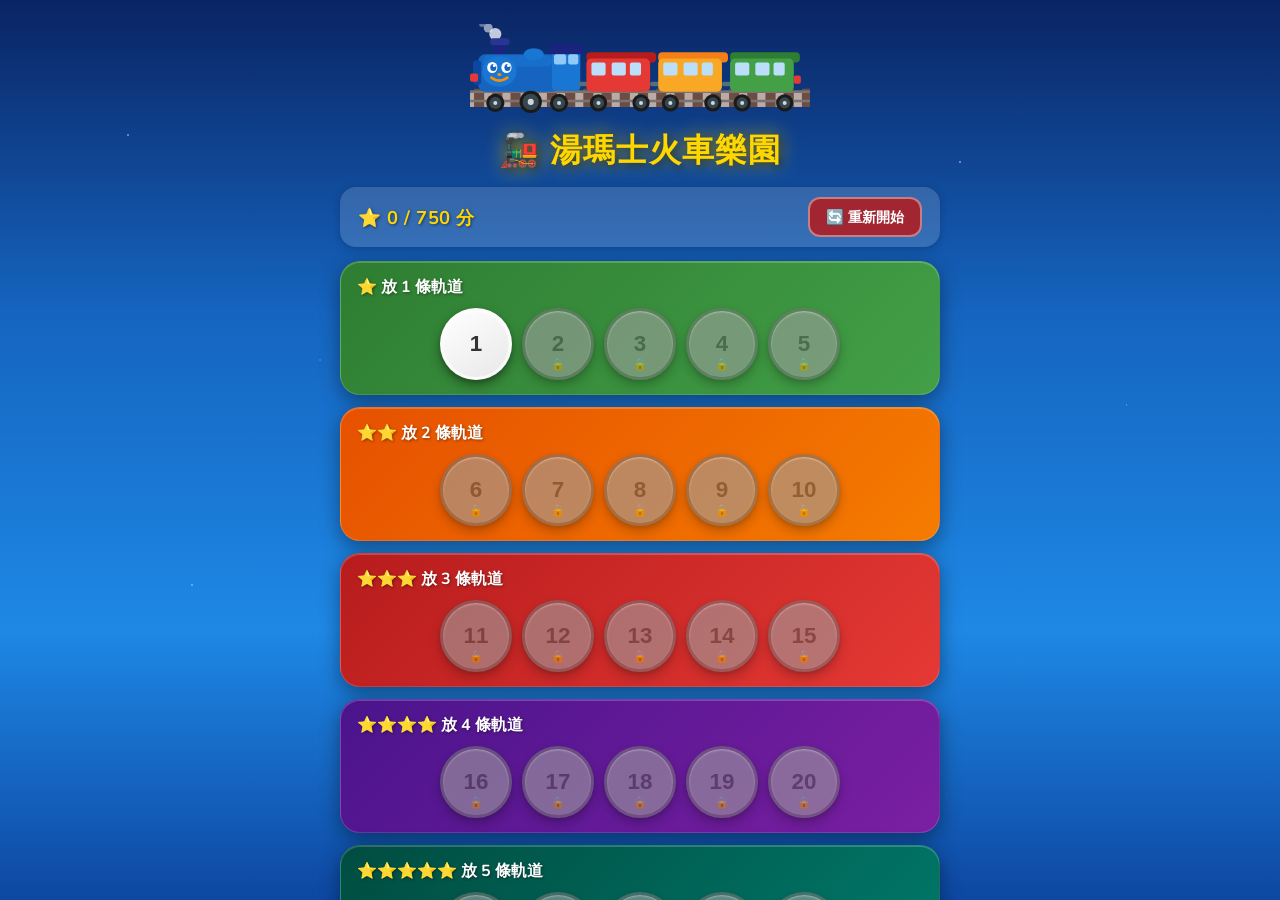
==== index.html @ d4899587 "og:image add ?v=2 to bust Facebook cache Co-Authored-By: Claude Sonnet 4.6 <noreply@anthropic.com>" ====
<!DOCTYPE html>
<html lang="zh-TW">
<head>
<meta charset="UTF-8">
<meta name="viewport" content="width=device-width, initial-scale=1.0">
<title>湯瑪士火車樂園 🚂</title>
<link rel="icon" href="data:image/svg+xml,<svg xmlns='http://www.w3.org/2000/svg' viewBox='0 0 80 60'><rect x='5' y='5' width='70' height='50' rx='8' fill='%231565C0'/><rect x='10' y='10' width='60' height='35' rx='5' fill='%231976D2'/><ellipse cx='25' cy='25' rx='10' ry='11' fill='white'/><ellipse cx='55' cy='25' rx='10' ry='11' fill='white'/><ellipse cx='27' cy='25' rx='6' ry='7' fill='%231565C0'/><ellipse cx='57' cy='25' rx='6' ry='7' fill='%231565C0'/><circle cx='29' cy='23' r='2' fill='white'/><circle cx='59' cy='23' r='2' fill='white'/><path d='M 22 38 Q 40 48 58 38' stroke='%23FF8F00' stroke-width='3' fill='none' stroke-linecap='round'/><ellipse cx='40' cy='32' rx='3' ry='2' fill='%23FF8F00'/></svg>">
<link rel="apple-touch-icon" href="og-banner.png">
<meta name="description" content="幫湯瑪士鋪好鐵軌，讓他出發！">
<meta property="og:type"        content="website">
<meta property="og:title"       content="湯瑪士火車樂園 🚂">
<meta property="og:description" content="幫湯瑪士鋪好鐵軌，讓他出發！">
<meta property="og:image"       content="https://thomas-train.pages.dev/og-banner.png?v=2">
<meta property="og:url"         content="https://thomas-train.pages.dev">
<meta name="twitter:card"       content="summary_large_image">
<meta name="twitter:title"      content="湯瑪士火車樂園 🚂">
<meta name="twitter:description" content="幫湯瑪士鋪好鐵軌，讓他出發！">
<meta name="twitter:image"      content="https://thomas-train.pages.dev/og-banner.png">
<link rel="preconnect" href="https://fonts.googleapis.com">
<link href="https://fonts.googleapis.com/css2?family=Nunito:wght@700;800;900&display=swap" rel="stylesheet">
<link rel="stylesheet" href="style.css">
</head>
<body>
<div id="app">

  <!-- ── LEVEL SELECT ──────────────────────────────────────────────────── -->
  <div id="level-select">
    <div id="ls-thomas">
      <!-- Full train: engine + 3 carriages -->
      <svg id="ls-train" viewBox="0 0 336 90" xmlns="http://www.w3.org/2000/svg">
        <!-- Track -->
        <rect x="0" y="66" width="336" height="16" fill="#BCAAA4"/>
        <rect x="4"   y="64" width="10" height="18" fill="#6D4C41"/>
        <rect x="22"  y="64" width="10" height="18" fill="#6D4C41"/>
        <rect x="40"  y="64" width="10" height="18" fill="#6D4C41"/>
        <rect x="58"  y="64" width="10" height="18" fill="#6D4C41"/>
        <rect x="76"  y="64" width="10" height="18" fill="#6D4C41"/>
        <rect x="94"  y="64" width="10" height="18" fill="#6D4C41"/>
        <rect x="112" y="64" width="10" height="18" fill="#6D4C41"/>
        <rect x="130" y="64" width="10" height="18" fill="#6D4C41"/>
        <rect x="148" y="64" width="10" height="18" fill="#6D4C41"/>
        <rect x="166" y="64" width="10" height="18" fill="#6D4C41"/>
        <rect x="184" y="64" width="10" height="18" fill="#6D4C41"/>
        <rect x="202" y="64" width="10" height="18" fill="#6D4C41"/>
        <rect x="220" y="64" width="10" height="18" fill="#6D4C41"/>
        <rect x="238" y="64" width="10" height="18" fill="#6D4C41"/>
        <rect x="256" y="64" width="10" height="18" fill="#6D4C41"/>
        <rect x="274" y="64" width="10" height="18" fill="#6D4C41"/>
        <rect x="292" y="64" width="10" height="18" fill="#6D4C41"/>
        <rect x="310" y="64" width="10" height="18" fill="#6D4C41"/>
        <rect x="328" y="64" width="10" height="18" fill="#6D4C41"/>
        <line x1="0" y1="67" x2="336" y2="67" stroke="#757575" stroke-width="2.5"/>
        <line x1="0" y1="76" x2="336" y2="76" stroke="#757575" stroke-width="2.5"/>

        <!-- Steam puffs -->
        <circle cx="25" cy="10" r="6"   fill="rgba(255,255,255,0.75)"/>
        <circle cx="18" cy="4"  r="4.5" fill="rgba(255,255,255,0.55)"/>
        <circle cx="12" cy="0"  r="3"   fill="rgba(255,255,255,0.35)"/>

        <!-- ENGINE -->
        <!-- Chimney -->
        <rect x="24" y="18" width="11" height="19" rx="2" fill="#1A237E"/>
        <rect x="20" y="14" width="19" height="7"  rx="3" fill="#283593"/>
        <!-- Boiler body -->
        <rect x="8"  y="30" width="80" height="37" rx="7" fill="#1565C0"/>
        <!-- Boiler shine -->
        <rect x="13" y="31" width="68" height="11" rx="5" fill="#1976D2" opacity="0.6"/>
        <!-- Boiler dome -->
        <ellipse cx="63" cy="30" rx="10" ry="6" fill="#1976D2"/>
        <!-- Thomas FACE panel -->
        <ellipse cx="29" cy="47" rx="17" ry="15" fill="#1976D2"/>
        <ellipse cx="22" cy="43" rx="5"  ry="5.5" fill="white"/>
        <ellipse cx="36" cy="43" rx="5"  ry="5.5" fill="white"/>
        <ellipse cx="23" cy="43" rx="3"  ry="3.5" fill="#1565C0"/>
        <ellipse cx="37" cy="43" rx="3"  ry="3.5" fill="#1565C0"/>
        <circle  cx="24" cy="41" r="1.5" fill="white"/>
        <circle  cx="38" cy="41" r="1.5" fill="white"/>
        <ellipse cx="29" cy="50" rx="2"  ry="1.5" fill="#FF8F00"/>
        <path d="M 21 53 Q 29 59 37 53" stroke="#FF8F00" stroke-width="2.5" fill="none" stroke-linecap="round"/>
        <!-- Buffer end -->
        <rect x="3" y="36" width="8" height="24" rx="3" fill="#0D47A1"/>
        <rect x="0" y="49" width="8" height="8"  rx="2" fill="#E53935"/>
        <!-- Cab -->
        <rect x="81" y="26" width="28" height="40" rx="4" fill="#1976D2"/>
        <rect x="78" y="20" width="34" height="10" rx="4" fill="#1A237E"/>
        <rect x="83" y="30" width="12" height="10" rx="2" fill="#90CAF9"/>
        <rect x="97" y="30" width="10" height="10" rx="2" fill="#90CAF9"/>
        <!-- Engine wheels -->
        <circle cx="25" cy="78" r="9"  fill="#1A1A1A"/><circle cx="25" cy="78" r="6"  fill="#37474F"/><circle cx="25" cy="78" r="2"  fill="#CFD8DC"/>
        <circle cx="60" cy="77" r="11" fill="#1A1A1A"/><circle cx="60" cy="77" r="8"  fill="#37474F"/><circle cx="60" cy="77" r="3"  fill="#CFD8DC"/>
        <circle cx="88" cy="78" r="9"  fill="#1A1A1A"/><circle cx="88" cy="78" r="6"  fill="#37474F"/><circle cx="88" cy="78" r="2"  fill="#CFD8DC"/>
        <!-- Coupler e→1 -->
        <rect x="107" y="57" width="10" height="4.5" rx="2" fill="#546E7A"/>

        <!-- CARRIAGE 1 (red) -->
        <rect x="115" y="28" width="69" height="10" rx="4" fill="#B71C1C"/>
        <rect x="115" y="34" width="63" height="33" rx="5" fill="#E53935"/>
        <rect x="120" y="38" width="14" height="13" rx="2" fill="#BBDEFB"/>
        <rect x="140" y="38" width="14" height="13" rx="2" fill="#BBDEFB"/>
        <rect x="158" y="38" width="11" height="13" rx="2" fill="#BBDEFB"/>
        <circle cx="127" cy="78" r="8.5" fill="#1A1A1A"/><circle cx="127" cy="78" r="5.5" fill="#37474F"/><circle cx="127" cy="78" r="2" fill="#CFD8DC"/>
        <circle cx="169" cy="78" r="8.5" fill="#1A1A1A"/><circle cx="169" cy="78" r="5.5" fill="#37474F"/><circle cx="169" cy="78" r="2" fill="#CFD8DC"/>
        <!-- Coupler 1→2 -->
        <rect x="178" y="57" width="10" height="4.5" rx="2" fill="#546E7A"/>

        <!-- CARRIAGE 2 (yellow) -->
        <rect x="186" y="28" width="69" height="10" rx="4" fill="#F57F17"/>
        <rect x="186" y="34" width="63" height="33" rx="5" fill="#F9A825"/>
        <rect x="191" y="38" width="14" height="13" rx="2" fill="#BBDEFB"/>
        <rect x="211" y="38" width="14" height="13" rx="2" fill="#BBDEFB"/>
        <rect x="229" y="38" width="11" height="13" rx="2" fill="#BBDEFB"/>
        <circle cx="198" cy="78" r="8.5" fill="#1A1A1A"/><circle cx="198" cy="78" r="5.5" fill="#37474F"/><circle cx="198" cy="78" r="2" fill="#CFD8DC"/>
        <circle cx="240" cy="78" r="8.5" fill="#1A1A1A"/><circle cx="240" cy="78" r="5.5" fill="#37474F"/><circle cx="240" cy="78" r="2" fill="#CFD8DC"/>
        <!-- Coupler 2→3 -->
        <rect x="249" y="57" width="10" height="4.5" rx="2" fill="#546E7A"/>

        <!-- CARRIAGE 3 (green) -->
        <rect x="257" y="28" width="69" height="10" rx="4" fill="#2E7D32"/>
        <rect x="257" y="34" width="63" height="33" rx="5" fill="#43A047"/>
        <rect x="262" y="38" width="14" height="13" rx="2" fill="#BBDEFB"/>
        <rect x="282" y="38" width="14" height="13" rx="2" fill="#BBDEFB"/>
        <rect x="300" y="38" width="11" height="13" rx="2" fill="#BBDEFB"/>
        <circle cx="269" cy="78" r="8.5" fill="#1A1A1A"/><circle cx="269" cy="78" r="5.5" fill="#37474F"/><circle cx="269" cy="78" r="2" fill="#CFD8DC"/>
        <circle cx="311" cy="78" r="8.5" fill="#1A1A1A"/><circle cx="311" cy="78" r="5.5" fill="#37474F"/><circle cx="311" cy="78" r="2" fill="#CFD8DC"/>
        <!-- End buffer -->
        <rect x="320" y="51" width="7" height="8" rx="2" fill="#E53935"/>
      </svg>
    </div>
    <h1 id="ls-title">🚂 湯瑪士火車樂園</h1>
    <div id="ls-score-bar">
      <span id="ls-score">⭐ 0 / 750 分</span>
      <button id="btn-reset" class="ls-reset-btn">🔄 重新開始</button>
    </div>
    <div id="ls-groups">
      <div class="ls-group" data-group="1">
        <div class="ls-group-label">⭐ 放 1 條軌道</div>
        <div class="ls-levels" id="ls-g1"></div>
      </div>
      <div class="ls-group" data-group="2">
        <div class="ls-group-label">⭐⭐ 放 2 條軌道</div>
        <div class="ls-levels" id="ls-g2"></div>
      </div>
      <div class="ls-group" data-group="3">
        <div class="ls-group-label">⭐⭐⭐ 放 3 條軌道</div>
        <div class="ls-levels" id="ls-g3"></div>
      </div>
      <div class="ls-group" data-group="4">
        <div class="ls-group-label">⭐⭐⭐⭐ 放 4 條軌道</div>
        <div class="ls-levels" id="ls-g4"></div>
      </div>
      <div class="ls-group" data-group="5">
        <div class="ls-group-label">⭐⭐⭐⭐⭐ 放 5 條軌道</div>
        <div class="ls-levels" id="ls-g5"></div>
      </div>
    </div>
    <button id="btn-free-mode" class="action-btn orange">🎨 自由建造</button>
  </div>

  <!-- ── GAME SCREEN ───────────────────────────────────────────────────── -->
  <div id="game-screen" style="display:none">
    <header id="header">
      <button id="btn-back" class="action-btn">← 返回</button>
      <div id="level-info">
        <div id="thomas-logo">
          <svg id="thomas-face" viewBox="0 0 80 60" width="60" height="45">
            <rect x="5" y="5" width="70" height="50" rx="8" fill="#1565C0"/>
            <rect x="10" y="10" width="60" height="35" rx="5" fill="#1976D2"/>
            <ellipse cx="25" cy="25" rx="10" ry="11" fill="white"/>
            <ellipse cx="55" cy="25" rx="10" ry="11" fill="white"/>
            <ellipse cx="27" cy="25" rx="6" ry="7" fill="#1565C0"/>
            <ellipse cx="57" cy="25" rx="6" ry="7" fill="#1565C0"/>
            <circle cx="29" cy="23" r="2" fill="white"/>
            <circle cx="59" cy="23" r="2" fill="white"/>
            <path d="M 22 38 Q 40 48 58 38" stroke="#FF8F00" stroke-width="3" fill="none" stroke-linecap="round"/>
            <ellipse cx="40" cy="32" rx="3" ry="2" fill="#FF8F00"/>
          </svg>
        </div>
        <div id="level-title-display"></div>
        <div id="gaps-counter"></div>
        <button id="btn-hint" class="hint-btn" title="提示" style="display:none">
          💡 <span class="hint-count">0</span>
        </button>
      </div>
      <div class="header-spacer"></div>
    </header>

    <!-- Toolbar -->
    <div id="toolbar">
      <div id="track-tools">
        <button class="tool-btn active" data-track="straight-h" data-unlock-level="1" title="橫向直軌">
          <svg viewBox="0 0 50 50" width="44" height="44"><rect x="0" y="20" width="50" height="10" fill="#8B4513"/><line x1="0" y1="17" x2="50" y2="17" stroke="#555" stroke-width="3"/><line x1="0" y1="33" x2="50" y2="33" stroke="#555" stroke-width="3"/><rect x="8" y="17" width="5" height="16" fill="#8B4513"/><rect x="20" y="17" width="5" height="16" fill="#8B4513"/><rect x="32" y="17" width="5" height="16" fill="#8B4513"/></svg>
          <span>直軌</span>
        </button>
        <button class="tool-btn" data-track="straight-v" data-unlock-level="1" title="縱向直軌">
          <svg viewBox="0 0 50 50" width="44" height="44"><rect x="20" y="0" width="10" height="50" fill="#8B4513"/><line x1="17" y1="0" x2="17" y2="50" stroke="#555" stroke-width="3"/><line x1="33" y1="0" x2="33" y2="50" stroke="#555" stroke-width="3"/><rect x="17" y="8" width="16" height="5" fill="#8B4513"/><rect x="17" y="20" width="16" height="5" fill="#8B4513"/><rect x="17" y="32" width="16" height="5" fill="#8B4513"/></svg>
          <span>直軌↕</span>
        </button>
        <button class="tool-btn" data-track="curve-ne" data-unlock-level="1" title="右上彎軌 (上↔右)">
          <svg viewBox="0 0 50 50" width="44" height="44">
            <path d="M 25 0 A 25 25 0 0 0 50 25" stroke="#8B6914" stroke-width="9" fill="none" stroke-linecap="round"/>
            <path d="M 31 0 A 19 19 0 0 0 50 19" stroke="#757575" stroke-width="2.5" fill="none"/>
            <path d="M 19 0 A 31 31 0 0 0 50 31" stroke="#757575" stroke-width="2.5" fill="none"/>
          </svg>
          <span>彎軌↗</span>
        </button>
        <button class="tool-btn" data-track="curve-nw" data-unlock-level="1" title="左上彎軌 (上↔左)">
          <svg viewBox="0 0 50 50" width="44" height="44">
            <path d="M 25 0 A 25 25 0 0 1 0 25" stroke="#8B6914" stroke-width="9" fill="none" stroke-linecap="round"/>
            <path d="M 19 0 A 19 19 0 0 1 0 19" stroke="#757575" stroke-width="2.5" fill="none"/>
            <path d="M 31 0 A 31 31 0 0 1 0 31" stroke="#757575" stroke-width="2.5" fill="none"/>
          </svg>
          <span>彎軌↖</span>
        </button>
        <button class="tool-btn" data-track="curve-se" data-unlock-level="1" title="右下彎軌 (下↔右)">
          <svg viewBox="0 0 50 50" width="44" height="44">
            <path d="M 25 50 A 25 25 0 0 1 50 25" stroke="#8B6914" stroke-width="9" fill="none" stroke-linecap="round"/>
            <path d="M 31 50 A 19 19 0 0 1 50 31" stroke="#757575" stroke-width="2.5" fill="none"/>
            <path d="M 19 50 A 31 31 0 0 1 50 19" stroke="#757575" stroke-width="2.5" fill="none"/>
          </svg>
          <span>彎軌↘</span>
        </button>
        <button class="tool-btn" data-track="curve-sw" data-unlock-level="1" title="左下彎軌 (下↔左)">
          <svg viewBox="0 0 50 50" width="44" height="44">
            <path d="M 25 50 A 25 25 0 0 0 0 25" stroke="#8B6914" stroke-width="9" fill="none" stroke-linecap="round"/>
            <path d="M 19 50 A 19 19 0 0 0 0 31" stroke="#757575" stroke-width="2.5" fill="none"/>
            <path d="M 31 50 A 31 31 0 0 0 0 19" stroke="#757575" stroke-width="2.5" fill="none"/>
          </svg>
          <span>彎軌↙</span>
        </button>
        <button class="tool-btn special" data-track="tunnel" data-unlock-level="5" title="山洞" style="display:none">
          <svg viewBox="0 0 50 50" width="44" height="44"><rect x="0" y="30" width="50" height="20" fill="#6d4c41"/><path d="M 5 30 Q 25 5 45 30 Z" fill="#546e7a"/><rect x="5" y="38" width="17" height="12" fill="#222"/><rect x="28" y="38" width="17" height="12" fill="#222"/><rect x="0" y="42" width="50" height="8" fill="#8B4513"/></svg>
          <span>山洞</span>
        </button>
        <button class="tool-btn special" data-track="bridge" data-unlock-level="5" title="橋梁" style="display:none">
          <svg viewBox="0 0 50 50" width="44" height="44"><rect x="0" y="20" width="50" height="8" fill="#8B4513"/><line x1="0" y1="18" x2="50" y2="18" stroke="#555" stroke-width="2"/><line x1="0" y1="30" x2="50" y2="30" stroke="#555" stroke-width="2"/><rect x="5" y="28" width="8" height="20" fill="#9e9e9e"/><rect x="37" y="28" width="8" height="20" fill="#9e9e9e"/><path d="M 9 28 Q 25 10 41 28" stroke="#9e9e9e" stroke-width="3" fill="none"/></svg>
          <span>橋梁</span>
        </button>
        <button class="tool-btn special" data-track="station" data-unlock-level="13" title="火車站" style="display:none">
          <svg viewBox="0 0 50 50" width="44" height="44">
            <rect x="0" y="28" width="50" height="22" fill="#BCAAA4"/>
            <rect x="4" y="28" width="42" height="4" fill="#6D4C41"/>
            <polygon points="0,28 25,8 50,28" fill="#E53935"/>
            <rect x="18" y="14" width="14" height="14" fill="#FFF9C4"/>
            <rect x="22" y="18" width="6" height="10" fill="#5D4037"/>
            <rect x="0" y="36" width="50" height="6" fill="#8D6E63"/>
          </svg>
          <span>火車站</span>
        </button>
        <button class="tool-btn special" data-track="crossing" data-unlock-level="14" title="平交道" style="display:none">
          <svg viewBox="0 0 50 50" width="44" height="44">
            <rect x="0" y="18" width="50" height="14" fill="#BCAAA4"/>
            <rect x="18" y="0" width="14" height="50" fill="#78909C"/>
            <rect x="18" y="0" width="14" height="4" fill="#F44336"/>
            <rect x="18" y="46" width="14" height="4" fill="#F44336"/>
            <line x1="24" y1="0" x2="24" y2="18" stroke="#FFD700" stroke-width="2.5" stroke-dasharray="4,4"/>
            <line x1="24" y1="32" x2="24" y2="50" stroke="#FFD700" stroke-width="2.5" stroke-dasharray="4,4"/>
            <line x1="0" y1="16" x2="50" y2="16" stroke="#555" stroke-width="2.5"/>
            <line x1="0" y1="34" x2="50" y2="34" stroke="#555" stroke-width="2.5"/>
          </svg>
          <span>平交道</span>
        </button>
      </div>
      <div id="action-btns">
        <button id="btn-test" class="action-btn green">
          <span>🚂 測試鐵軌！</span>
        </button>
        <button id="btn-stop" class="action-btn red" style="display:none">
          <span>🛑 停止</span>
        </button>
        <button id="btn-clear" class="action-btn orange">
          <span>🗑️ 清除</span>
        </button>
      </div>
    </div>

    <!-- Main area -->
    <div id="main-area">
      <canvas id="grid-canvas"></canvas>
      <canvas id="train-canvas"></canvas>
      <div id="gap-overlay"></div>
    </div>
  </div>

  <!-- ── MESSAGE OVERLAY ───────────────────────────────────────────────── -->
  <div id="message-overlay" style="display:none">
    <div id="message-box">
      <div id="message-icon"></div>
      <div id="message-text"></div>
      <div id="message-actions">
        <button id="message-close">好的！</button>
        <button id="message-next" style="display:none">下一關 →</button>
      </div>
    </div>
  </div>

</div>

<script src="tracks.js"></script>
<script src="train.js"></script>
<script src="sound.js"></script>
<script src="levels.js"></script>
<script src="app.js"></script>
</body>
</html>
---- style.css ----
* { box-sizing: border-box; margin: 0; padding: 0; }

body {
  font-family: 'Nunito', 'Arial Rounded MT Bold', Arial, sans-serif;
  background: linear-gradient(180deg, #87CEEB 0%, #98FB98 60%, #90EE90 100%);
  min-height: 100vh;
  overflow: hidden;
  user-select: none;
}

#app { display: flex; flex-direction: column; height: 100vh; }

/* ── LEVEL SELECT ─────────────────────────────────────────────────────────── */
#level-select {
  display: flex;
  flex-direction: column;
  align-items: center;
  justify-content: flex-start;
  min-height: 100vh;
  padding: 16px 16px 28px;
  background: linear-gradient(180deg, #0A2463 0%, #1565C0 35%, #1E88E5 70%, #0D47A1 100%);
  overflow-y: auto;
  gap: 14px;
  position: relative;
}
/* Twinkling star dots via pseudo-element */
#level-select::before {
  content: '';
  position: fixed;
  inset: 0;
  background-image:
    radial-gradient(1.5px 1.5px at 10% 15%, rgba(255,255,255,0.7) 0%, transparent 100%),
    radial-gradient(1px 1px at 25% 40%, rgba(255,255,255,0.5) 0%, transparent 100%),
    radial-gradient(1.5px 1.5px at 45% 8%, rgba(255,255,255,0.8) 0%, transparent 100%),
    radial-gradient(1px 1px at 60% 30%, rgba(255,255,255,0.6) 0%, transparent 100%),
    radial-gradient(1.5px 1.5px at 75% 18%, rgba(255,255,255,0.7) 0%, transparent 100%),
    radial-gradient(1px 1px at 88% 45%, rgba(255,255,255,0.5) 0%, transparent 100%),
    radial-gradient(1.5px 1.5px at 15% 65%, rgba(255,255,255,0.6) 0%, transparent 100%),
    radial-gradient(1px 1px at 55% 72%, rgba(255,255,255,0.4) 0%, transparent 100%);
  pointer-events: none;
  z-index: 0;
  animation: twinkle 4s ease-in-out infinite alternate;
}
@keyframes twinkle {
  from { opacity: 0.6; }
  to   { opacity: 1; }
}
#level-select > * { position: relative; z-index: 1; }

#ls-thomas {
  animation: bob 2s ease-in-out infinite;
  width: 100%;
  max-width: 340px;
  margin: 8px auto 0;
}
#ls-thomas svg {
  width: 100%;
  height: auto;
  display: block;
}

#ls-title {
  color: #FFD700;
  font-size: 2rem;
  font-weight: 900;
  text-shadow: 0 0 20px rgba(255,215,0,0.6), 2px 2px 8px rgba(0,0,0,0.7);
  text-align: center;
  letter-spacing: 1px;
}

#ls-score-bar {
  display: flex;
  align-items: center;
  justify-content: space-between;
  width: 100%;
  max-width: 600px;
  background: rgba(255,255,255,0.15);
  border-radius: 16px;
  padding: 10px 18px;
  box-shadow: 0 2px 8px rgba(0,0,0,0.2);
}

#ls-score {
  color: #FFD700;
  font-size: 1.15rem;
  font-weight: bold;
  text-shadow: 1px 1px 3px rgba(0,0,0,0.5);
  letter-spacing: 0.5px;
}

.ls-reset-btn {
  background: rgba(183,28,28,0.85);
  color: white;
  border: 2px solid rgba(255,255,255,0.4);
  border-radius: 12px;
  padding: 8px 16px;
  font-size: 0.9rem;
  font-weight: bold;
  cursor: pointer;
  transition: all 0.15s;
  font-family: inherit;
}
.ls-reset-btn:hover {
  background: rgba(198,40,40,1);
  transform: scale(1.05);
  box-shadow: 0 3px 8px rgba(0,0,0,0.3);
}

#ls-groups {
  display: flex;
  flex-direction: column;
  gap: 12px;
  width: 100%;
  max-width: 600px;
}

.ls-group {
  border-radius: 20px;
  padding: 14px 16px;
  box-shadow: 0 6px 20px rgba(0,0,0,0.4), inset 0 1px 0 rgba(255,255,255,0.2);
  backdrop-filter: blur(4px);
  border: 1px solid rgba(255,255,255,0.15);
  transition: transform 0.2s, box-shadow 0.2s;
}
.ls-group:hover {
  transform: translateY(-2px);
  box-shadow: 0 10px 28px rgba(0,0,0,0.5), inset 0 1px 0 rgba(255,255,255,0.2);
}

.ls-group[data-group="1"] { background: linear-gradient(135deg, #2E7D32, #43A047); }
.ls-group[data-group="2"] { background: linear-gradient(135deg, #E65100, #F57C00); }
.ls-group[data-group="3"] { background: linear-gradient(135deg, #B71C1C, #E53935); }
.ls-group[data-group="4"] { background: linear-gradient(135deg, #4A148C, #7B1FA2); }
.ls-group[data-group="5"] { background: linear-gradient(135deg, #004D40, #00796B); }

.ls-group-label {
  color: white;
  font-size: 1rem;
  font-weight: bold;
  margin-bottom: 10px;
  text-shadow: 1px 1px 3px rgba(0,0,0,0.4);
}

.ls-levels {
  display: flex;
  flex-wrap: wrap;
  gap: 10px;
  justify-content: center;
}

.ls-level-btn {
  width: 72px; height: 72px;
  border-radius: 50%;
  border: 3px solid rgba(255,255,255,0.7);
  background: linear-gradient(145deg, #ffffff, #e8e8e8);
  font-size: 1.4rem; font-weight: 900; color: #333;
  cursor: pointer; position: relative;
  box-shadow: 0 6px 12px rgba(0,0,0,0.35), 0 2px 4px rgba(0,0,0,0.2), inset 0 1px 2px rgba(255,255,255,0.8);
  transition: all 0.2s cubic-bezier(0.34,1.56,0.64,1);
  display: flex; align-items: center; justify-content: center; flex-direction: column;
}
.ls-level-btn:hover:not(.locked) {
  transform: scale(1.18) translateY(-3px);
  box-shadow: 0 10px 20px rgba(0,0,0,0.4), 0 3px 6px rgba(0,0,0,0.2), inset 0 1px 2px rgba(255,255,255,0.8);
}
.ls-level-btn:active:not(.locked) { transform: scale(0.95); }

.ls-level-btn.unlocked.completed {
  background: linear-gradient(135deg, #FFF9C4, #FFD700);
  border-color: #F9A825;
}

.ls-level-btn.unlocked.completed::after {
  content: '★';
  position: absolute;
  top: -8px;
  right: -4px;
  font-size: 0.85rem;
  color: #F9A825;
  text-shadow: 0 1px 3px rgba(0,0,0,0.4);
}

.ls-level-btn.locked {
  background: #9E9E9E;
  border-color: #757575;
  color: #555;
  cursor: not-allowed;
  opacity: 0.6;
}

.ls-level-btn.locked::before {
  content: '🔒';
  font-size: 0.7rem;
  position: absolute;
  bottom: 6px;
}

#btn-free-mode {
  margin-top: 4px;
  padding: 12px 32px;
  font-size: 1.1rem;
}

/* ── GAME SCREEN ──────────────────────────────────────────────────────────── */
#game-screen {
  display: flex;
  flex-direction: column;
  height: 100vh;
}

/* Header */
#header {
  display: flex; align-items: center; gap: 10px;
  background: linear-gradient(90deg, #0A2463, #1565C0, #1976D2, #1565C0, #0A2463);
  padding: 8px 16px;
  box-shadow: 0 4px 12px rgba(0,0,0,0.5);
  flex-shrink: 0;
  border-bottom: 3px solid rgba(255,255,255,0.1);
}

.header-spacer {
  width: 80px;
  flex-shrink: 0;
}

#btn-back {
  background: rgba(255,255,255,0.2);
  border: 2px solid rgba(255,255,255,0.5);
  font-size: 0.9rem;
  padding: 8px 14px;
  white-space: nowrap;
}
#btn-back:hover { background: rgba(255,255,255,0.35); }

#level-info {
  flex: 1;
  display: flex;
  flex-direction: column;
  align-items: center;
  gap: 3px;
}

#level-title-display {
  color: #FFD700;
  font-size: 1.2rem;
  font-weight: bold;
  text-shadow: 1px 1px 4px rgba(0,0,0,0.5);
}

#gaps-counter {
  display: inline-block;
  background: #FF8F00;
  color: white;
  font-size: 0.85rem;
  font-weight: bold;
  padding: 3px 12px;
  border-radius: 20px;
  box-shadow: 0 2px 6px rgba(0,0,0,0.3);
}

#gaps-counter:empty { display: none; }

/* Free mode header title */
#header h1 {
  color: #FFD700; font-size: 1.4rem;
  text-shadow: 2px 2px 4px rgba(0,0,0,0.5);
  flex: 1; text-align: center;
}

#thomas-logo { animation: bob 2s ease-in-out infinite; }
#level-info #thomas-logo { animation: bob 2s ease-in-out infinite; }

@keyframes bob {
  0%,100% { transform: translateY(0); }
  50% { transform: translateY(-4px); }
}

/* Toolbar */
#toolbar {
  background: linear-gradient(90deg, #E65100, #FF8F00, #FFA000, #FF8F00, #E65100);
  padding: 10px 14px;
  display: flex; align-items: center; gap: 8px;
  flex-wrap: wrap;
  box-shadow: 0 4px 12px rgba(0,0,0,0.4);
  flex-shrink: 0;
  border-bottom: 3px solid rgba(0,0,0,0.2);
}
#tools-label {
  color: white; font-size: 1rem; font-weight: bold;
  white-space: nowrap;
}
#track-tools {
  display: flex; gap: 6px; flex-wrap: wrap;
  justify-content: center;
  flex: 1;
}
.tool-btn {
  display: flex; flex-direction: column; align-items: center;
  background: linear-gradient(145deg, #ffffff, #f0f0f0);
  border: 3px solid #e0e0e0;
  border-radius: 14px; padding: 6px 8px;
  cursor: pointer; transition: all 0.15s cubic-bezier(0.34,1.56,0.64,1);
  font-size: 0.8rem; font-weight: 800; color: #444;
  min-width: 70px;
  box-shadow: 0 4px 0 rgba(0,0,0,0.15), 0 2px 4px rgba(0,0,0,0.1);
}
.tool-btn svg { width: 54px; height: 54px; }
.tool-btn:hover { border-color: #1976D2; transform: scale(1.1) translateY(-2px); box-shadow: 0 6px 0 rgba(0,0,0,0.15), 0 4px 8px rgba(0,0,0,0.15); }
.tool-btn.active { border-color: #1565C0; background: linear-gradient(145deg, #E3F2FD, #BBDEFB); box-shadow: 0 2px 0 rgba(0,0,0,0.15), 0 0 0 3px #90CAF9; transform: translateY(2px); }
.tool-btn.special { border-color: #7B1FA2; }
.tool-btn.special.active { border-color: #7B1FA2; background: #F3E5F5; box-shadow: 0 0 0 3px #CE93D8; }
.tool-btn span { margin-top: 3px; }

#action-btns { display: flex; gap: 8px; margin-left: auto; }
.action-btn {
  border: none; border-radius: 16px; padding: 12px 22px;
  font-size: 1rem; font-weight: 800; cursor: pointer;
  transition: all 0.12s; color: white; letter-spacing: 0.5px;
  box-shadow: 0 6px 0 rgba(0,0,0,0.35), 0 8px 12px rgba(0,0,0,0.2);
  text-shadow: 0 1px 2px rgba(0,0,0,0.3);
}
.action-btn:hover { transform: translateY(-3px); box-shadow: 0 9px 0 rgba(0,0,0,0.35), 0 12px 16px rgba(0,0,0,0.2); }
.action-btn:active { transform: translateY(4px); box-shadow: 0 2px 0 rgba(0,0,0,0.35), 0 3px 4px rgba(0,0,0,0.2); }
.action-btn.green { background: #2E7D32; }
.action-btn.red { background: #C62828; }
.action-btn.orange { background: #E65100; }

/* Main canvas area */
#main-area {
  flex: 1; position: relative; overflow: hidden;
  cursor: crosshair;
}
#grid-canvas, #train-canvas {
  position: absolute; top: 0; left: 0;
  width: 100%; height: 100%;
}
#train-canvas { pointer-events: none; }

/* Gap overlay */
#gap-overlay {
  position: absolute; top: 0; left: 0;
  width: 100%; height: 100%;
  pointer-events: none;
  z-index: 5;
}

.gap-indicator {
  position: absolute;
  border: 3px dashed #FFD700;
  border-radius: 6px;
  background: rgba(255, 215, 0, 0.15);
  pointer-events: none;
  animation: gapPulse 1.2s ease-in-out infinite;
  box-sizing: border-box;
  display: flex;
  align-items: center;
  justify-content: center;
}

.gap-indicator svg {
  width: 55%;
  height: 55%;
  opacity: 0.75;
  pointer-events: none;
  filter: drop-shadow(0 1px 2px rgba(0,0,0,0.5));
}

.gap-indicator.filled {
  display: none;
}

@keyframes gapPulse {
  0%, 100% { border-color: #FFD700; background: rgba(255,215,0,0.15); }
  50%       { border-color: #FF8F00; background: rgba(255,143,0,0.25); }
}

/* Message overlay */
#message-overlay {
  position: fixed; inset: 0;
  background: rgba(0,0,0,0.5);
  display: flex; align-items: center; justify-content: center;
  z-index: 100;
}
#message-box {
  background: linear-gradient(145deg, #ffffff, #f5f5f5);
  border-radius: 28px;
  padding: 36px 44px; text-align: center;
  box-shadow: 0 12px 40px rgba(0,0,0,0.5), 0 4px 12px rgba(0,0,0,0.3);
  border: 4px solid #FFD700;
  max-width: 380px;
  animation: popIn 0.35s cubic-bezier(0.34,1.56,0.64,1);
  position: relative;
  overflow: hidden;
}
#message-box::before {
  content: '';
  position: absolute;
  top: 0; left: 0; right: 0; height: 6px;
  background: linear-gradient(90deg, #FFD700, #FF8F00, #FFD700);
}
@keyframes popIn {
  from { transform: scale(0.5); opacity: 0; }
  to { transform: scale(1); opacity: 1; }
}
#message-icon { font-size: 3.5rem; margin-bottom: 12px; }
#message-text { font-size: 1.2rem; font-weight: bold; color: #333; margin-bottom: 20px; line-height: 1.5; white-space: pre-line; }
#message-actions { display: flex; gap: 12px; justify-content: center; }
#message-close {
  background: #1976D2; color: white; border: none;
  border-radius: 20px; padding: 12px 28px;
  font-size: 1.1rem; font-weight: bold; cursor: pointer;
  box-shadow: 0 4px 0 #0D47A1; transition: all 0.15s;
}
#message-close:hover { background: #1565C0; transform: translateY(-2px); }
#message-close:active { transform: translateY(2px); box-shadow: 0 2px 0 #0D47A1; }
#message-next {
  background: #2E7D32; color: white; border: none;
  border-radius: 20px; padding: 12px 28px;
  font-size: 1.1rem; font-weight: bold; cursor: pointer;
  box-shadow: 0 4px 0 #1B5E20; transition: all 0.15s;
}
#message-next:hover { background: #388E3C; transform: translateY(-2px); }
#message-next:active { transform: translateY(2px); box-shadow: 0 2px 0 #1B5E20; }

/* Puff cloud animation */
@keyframes puff {
  0% { transform: scale(1) translateY(0); opacity: 0.9; }
  100% { transform: scale(2.5) translateY(-30px); opacity: 0; }
}
.puff {
  position: absolute; border-radius: 50%;
  background: white; pointer-events: none;
  animation: puff 0.8s ease-out forwards;
}

/* Star fly animation */
@keyframes starFly {
  0%   { transform: scale(0) translateY(0); opacity:1; }
  60%  { transform: scale(1.4) translateY(-60px); opacity:1; }
  100% { transform: scale(0.8) translateY(-120px); opacity:0; }
}

/* Hint button */
.hint-btn {
  background: rgba(255,255,255,0.25);
  border: 2px solid rgba(255,255,255,0.5);
  border-radius: 16px;
  padding: 4px 14px;
  font-size: 0.9rem;
  font-weight: bold;
  color: white;
  cursor: pointer;
  transition: all 0.15s;
  font-family: inherit;
}
.hint-btn:hover:not(:disabled) { background: rgba(255,255,255,0.4); }
.hint-btn:disabled { cursor: not-allowed; }

.gap-question {
  font-size: 2.2rem;
  font-weight: 900;
  color: rgba(255,215,0,0.9);
  text-shadow: 0 2px 6px rgba(0,0,0,0.5);
  line-height: 1;
  pointer-events: none;
  animation: gapPulse 1.2s ease-in-out infinite;
}

/* ── Dino warning overlay ────────────────────────────────────────────────── */
#dino-warning {
  position: fixed; inset: 0;
  background: rgba(0,0,0,0.75);
  display: flex; align-items: center; justify-content: center;
  z-index: 300;
  animation: dinoWarnIn 0.3s ease-out;
}
#dino-warning.fade-out { animation: dinoWarnOut 0.4s ease-in forwards; }
.dino-warn-box { text-align: center; animation: dinoShake 0.5s ease-in-out 0.3s; }
.dino-warn-icon { font-size: 5.5rem; display: block; margin-bottom: 12px;
  animation: dinoIconBounce 0.6s cubic-bezier(0.34,1.56,0.64,1) 0.1s both; }
.dino-warn-text { color: #F44336; font-size: 2.2rem; font-weight: 900;
  text-shadow: 0 0 24px #FF5252, 2px 2px 4px rgba(0,0,0,0.8); }
.dino-warn-sub  { color: #FFD700; font-size: 1.1rem; font-weight: 700;
  margin-top: 8px; text-shadow: 1px 1px 3px rgba(0,0,0,0.7); }
@keyframes dinoWarnIn  { from { opacity:0; transform:scale(1.15); } to { opacity:1; transform:scale(1); } }
@keyframes dinoWarnOut { to   { opacity:0; transform:scale(0.9); } }
@keyframes dinoShake {
  0%,100% { transform:translateX(0); }
  20%     { transform:translateX(-10px) rotate(-1deg); }
  40%     { transform:translateX(10px)  rotate(1deg);  }
  60%     { transform:translateX(-7px)  rotate(-0.5deg); }
  80%     { transform:translateX(7px)   rotate(0.5deg);  }
}
@keyframes dinoIconBounce {
  from { transform:scale(0) rotate(-20deg); opacity:0; }
  to   { transform:scale(1) rotate(0);      opacity:1; }
}
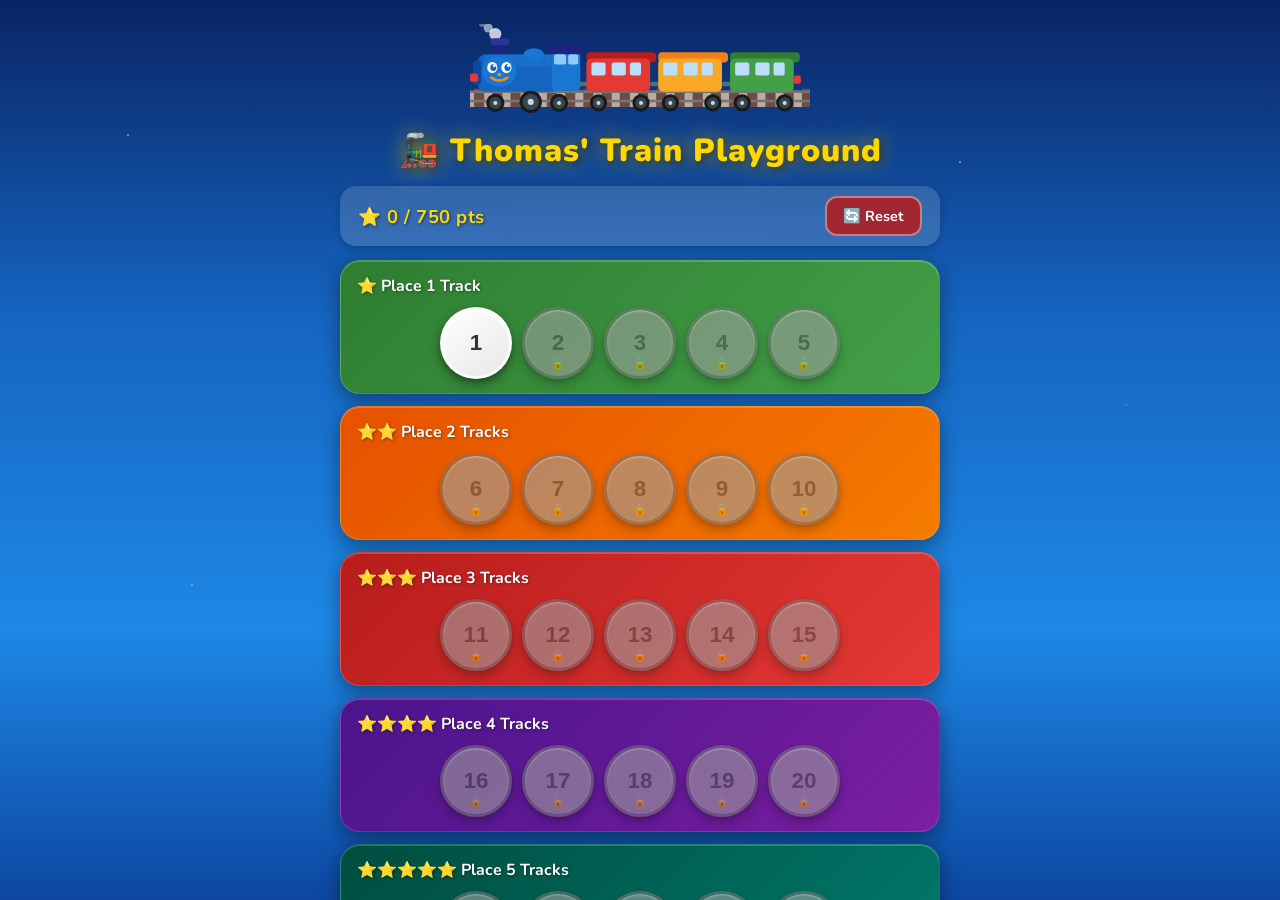
==== commit d3edfee3: "Translate all UI text from Chinese to English - index.html: title, meta tags, level select labels, t" ====
--- a/index.html
+++ b/index.html
@@ -1,20 +1,20 @@
 <!DOCTYPE html>
-<html lang="zh-TW">
+<html lang="en">
 <head>
 <meta charset="UTF-8">
 <meta name="viewport" content="width=device-width, initial-scale=1.0">
-<title>湯瑪士火車樂園 🚂</title>
+<title>Thomas' Train Playground 🚂</title>
 <link rel="icon" href="data:image/svg+xml,<svg xmlns='http://www.w3.org/2000/svg' viewBox='0 0 80 60'><rect x='5' y='5' width='70' height='50' rx='8' fill='%231565C0'/><rect x='10' y='10' width='60' height='35' rx='5' fill='%231976D2'/><ellipse cx='25' cy='25' rx='10' ry='11' fill='white'/><ellipse cx='55' cy='25' rx='10' ry='11' fill='white'/><ellipse cx='27' cy='25' rx='6' ry='7' fill='%231565C0'/><ellipse cx='57' cy='25' rx='6' ry='7' fill='%231565C0'/><circle cx='29' cy='23' r='2' fill='white'/><circle cx='59' cy='23' r='2' fill='white'/><path d='M 22 38 Q 40 48 58 38' stroke='%23FF8F00' stroke-width='3' fill='none' stroke-linecap='round'/><ellipse cx='40' cy='32' rx='3' ry='2' fill='%23FF8F00'/></svg>">
 <link rel="apple-touch-icon" href="og-banner.png">
-<meta name="description" content="幫湯瑪士鋪好鐵軌，讓他出發！">
+<meta name="description" content="Lay the tracks for Thomas and let him roll!">
 <meta property="og:type"        content="website">
-<meta property="og:title"       content="湯瑪士火車樂園 🚂">
-<meta property="og:description" content="幫湯瑪士鋪好鐵軌，讓他出發！">
+<meta property="og:title"       content="Thomas' Train Playground 🚂">
+<meta property="og:description" content="Lay the tracks for Thomas and let him roll!">
 <meta property="og:image"       content="https://thomas-train.pages.dev/og-banner.png?v=2">
 <meta property="og:url"         content="https://thomas-train.pages.dev">
 <meta name="twitter:card"       content="summary_large_image">
-<meta name="twitter:title"      content="湯瑪士火車樂園 🚂">
-<meta name="twitter:description" content="幫湯瑪士鋪好鐵軌，讓他出發！">
+<meta name="twitter:title"      content="Thomas' Train Playground 🚂">
+<meta name="twitter:description" content="Lay the tracks for Thomas and let him roll!">
 <meta name="twitter:image"      content="https://thomas-train.pages.dev/og-banner.png">
 <link rel="preconnect" href="https://fonts.googleapis.com">
 <link href="https://fonts.googleapis.com/css2?family=Nunito:wght@700;800;900&display=swap" rel="stylesheet">
@@ -126,40 +126,40 @@
         <rect x="320" y="51" width="7" height="8" rx="2" fill="#E53935"/>
       </svg>
     </div>
-    <h1 id="ls-title">🚂 湯瑪士火車樂園</h1>
+    <h1 id="ls-title">🚂 Thomas' Train Playground</h1>
     <div id="ls-score-bar">
-      <span id="ls-score">⭐ 0 / 750 分</span>
-      <button id="btn-reset" class="ls-reset-btn">🔄 重新開始</button>
+      <span id="ls-score">⭐ 0 / 750 pts</span>
+      <button id="btn-reset" class="ls-reset-btn">🔄 Reset</button>
     </div>
     <div id="ls-groups">
       <div class="ls-group" data-group="1">
-        <div class="ls-group-label">⭐ 放 1 條軌道</div>
+        <div class="ls-group-label">⭐ Place 1 Track</div>
         <div class="ls-levels" id="ls-g1"></div>
       </div>
       <div class="ls-group" data-group="2">
-        <div class="ls-group-label">⭐⭐ 放 2 條軌道</div>
+        <div class="ls-group-label">⭐⭐ Place 2 Tracks</div>
         <div class="ls-levels" id="ls-g2"></div>
       </div>
       <div class="ls-group" data-group="3">
-        <div class="ls-group-label">⭐⭐⭐ 放 3 條軌道</div>
+        <div class="ls-group-label">⭐⭐⭐ Place 3 Tracks</div>
         <div class="ls-levels" id="ls-g3"></div>
       </div>
       <div class="ls-group" data-group="4">
-        <div class="ls-group-label">⭐⭐⭐⭐ 放 4 條軌道</div>
+        <div class="ls-group-label">⭐⭐⭐⭐ Place 4 Tracks</div>
         <div class="ls-levels" id="ls-g4"></div>
       </div>
       <div class="ls-group" data-group="5">
-        <div class="ls-group-label">⭐⭐⭐⭐⭐ 放 5 條軌道</div>
+        <div class="ls-group-label">⭐⭐⭐⭐⭐ Place 5 Tracks</div>
         <div class="ls-levels" id="ls-g5"></div>
       </div>
     </div>
-    <button id="btn-free-mode" class="action-btn orange">🎨 自由建造</button>
+    <button id="btn-free-mode" class="action-btn orange">🎨 Free Build</button>
   </div>
 
   <!-- ── GAME SCREEN ───────────────────────────────────────────────────── -->
   <div id="game-screen" style="display:none">
     <header id="header">
-      <button id="btn-back" class="action-btn">← 返回</button>
+      <button id="btn-back" class="action-btn">← Back</button>
       <div id="level-info">
         <div id="thomas-logo">
           <svg id="thomas-face" viewBox="0 0 80 60" width="60" height="45">
@@ -177,7 +177,7 @@
         </div>
         <div id="level-title-display"></div>
         <div id="gaps-counter"></div>
-        <button id="btn-hint" class="hint-btn" title="提示" style="display:none">
+        <button id="btn-hint" class="hint-btn" title="Hint" style="display:none">
           💡 <span class="hint-count">0</span>
         </button>
       </div>
@@ -187,55 +187,55 @@
     <!-- Toolbar -->
     <div id="toolbar">
       <div id="track-tools">
-        <button class="tool-btn active" data-track="straight-h" data-unlock-level="1" title="橫向直軌">
+        <button class="tool-btn active" data-track="straight-h" data-unlock-level="1" title="Straight (H)">
           <svg viewBox="0 0 50 50" width="44" height="44"><rect x="0" y="20" width="50" height="10" fill="#8B4513"/><line x1="0" y1="17" x2="50" y2="17" stroke="#555" stroke-width="3"/><line x1="0" y1="33" x2="50" y2="33" stroke="#555" stroke-width="3"/><rect x="8" y="17" width="5" height="16" fill="#8B4513"/><rect x="20" y="17" width="5" height="16" fill="#8B4513"/><rect x="32" y="17" width="5" height="16" fill="#8B4513"/></svg>
-          <span>直軌</span>
-        </button>
-        <button class="tool-btn" data-track="straight-v" data-unlock-level="1" title="縱向直軌">
+          <span>━</span>
+        </button>
+        <button class="tool-btn" data-track="straight-v" data-unlock-level="1" title="Straight (V)">
           <svg viewBox="0 0 50 50" width="44" height="44"><rect x="20" y="0" width="10" height="50" fill="#8B4513"/><line x1="17" y1="0" x2="17" y2="50" stroke="#555" stroke-width="3"/><line x1="33" y1="0" x2="33" y2="50" stroke="#555" stroke-width="3"/><rect x="17" y="8" width="16" height="5" fill="#8B4513"/><rect x="17" y="20" width="16" height="5" fill="#8B4513"/><rect x="17" y="32" width="16" height="5" fill="#8B4513"/></svg>
-          <span>直軌↕</span>
-        </button>
-        <button class="tool-btn" data-track="curve-ne" data-unlock-level="1" title="右上彎軌 (上↔右)">
+          <span>┃</span>
+        </button>
+        <button class="tool-btn" data-track="curve-ne" data-unlock-level="1" title="Curve ↗">
           <svg viewBox="0 0 50 50" width="44" height="44">
             <path d="M 25 0 A 25 25 0 0 0 50 25" stroke="#8B6914" stroke-width="9" fill="none" stroke-linecap="round"/>
             <path d="M 31 0 A 19 19 0 0 0 50 19" stroke="#757575" stroke-width="2.5" fill="none"/>
             <path d="M 19 0 A 31 31 0 0 0 50 31" stroke="#757575" stroke-width="2.5" fill="none"/>
           </svg>
-          <span>彎軌↗</span>
-        </button>
-        <button class="tool-btn" data-track="curve-nw" data-unlock-level="1" title="左上彎軌 (上↔左)">
+          <span>↗</span>
+        </button>
+        <button class="tool-btn" data-track="curve-nw" data-unlock-level="1" title="Curve ↖">
           <svg viewBox="0 0 50 50" width="44" height="44">
             <path d="M 25 0 A 25 25 0 0 1 0 25" stroke="#8B6914" stroke-width="9" fill="none" stroke-linecap="round"/>
             <path d="M 19 0 A 19 19 0 0 1 0 19" stroke="#757575" stroke-width="2.5" fill="none"/>
             <path d="M 31 0 A 31 31 0 0 1 0 31" stroke="#757575" stroke-width="2.5" fill="none"/>
           </svg>
-          <span>彎軌↖</span>
-        </button>
-        <button class="tool-btn" data-track="curve-se" data-unlock-level="1" title="右下彎軌 (下↔右)">
+          <span>↖</span>
+        </button>
+        <button class="tool-btn" data-track="curve-se" data-unlock-level="1" title="Curve ↘">
           <svg viewBox="0 0 50 50" width="44" height="44">
             <path d="M 25 50 A 25 25 0 0 1 50 25" stroke="#8B6914" stroke-width="9" fill="none" stroke-linecap="round"/>
             <path d="M 31 50 A 19 19 0 0 1 50 31" stroke="#757575" stroke-width="2.5" fill="none"/>
             <path d="M 19 50 A 31 31 0 0 1 50 19" stroke="#757575" stroke-width="2.5" fill="none"/>
           </svg>
-          <span>彎軌↘</span>
-        </button>
-        <button class="tool-btn" data-track="curve-sw" data-unlock-level="1" title="左下彎軌 (下↔左)">
+          <span>↘</span>
+        </button>
+        <button class="tool-btn" data-track="curve-sw" data-unlock-level="1" title="Curve ↙">
           <svg viewBox="0 0 50 50" width="44" height="44">
             <path d="M 25 50 A 25 25 0 0 0 0 25" stroke="#8B6914" stroke-width="9" fill="none" stroke-linecap="round"/>
             <path d="M 19 50 A 19 19 0 0 0 0 31" stroke="#757575" stroke-width="2.5" fill="none"/>
             <path d="M 31 50 A 31 31 0 0 0 0 19" stroke="#757575" stroke-width="2.5" fill="none"/>
           </svg>
-          <span>彎軌↙</span>
-        </button>
-        <button class="tool-btn special" data-track="tunnel" data-unlock-level="5" title="山洞" style="display:none">
+          <span>↙</span>
+        </button>
+        <button class="tool-btn special" data-track="tunnel" data-unlock-level="5" title="Tunnel" style="display:none">
           <svg viewBox="0 0 50 50" width="44" height="44"><rect x="0" y="30" width="50" height="20" fill="#6d4c41"/><path d="M 5 30 Q 25 5 45 30 Z" fill="#546e7a"/><rect x="5" y="38" width="17" height="12" fill="#222"/><rect x="28" y="38" width="17" height="12" fill="#222"/><rect x="0" y="42" width="50" height="8" fill="#8B4513"/></svg>
-          <span>山洞</span>
-        </button>
-        <button class="tool-btn special" data-track="bridge" data-unlock-level="5" title="橋梁" style="display:none">
+          <span>Tunnel</span>
+        </button>
+        <button class="tool-btn special" data-track="bridge" data-unlock-level="5" title="Bridge" style="display:none">
           <svg viewBox="0 0 50 50" width="44" height="44"><rect x="0" y="20" width="50" height="8" fill="#8B4513"/><line x1="0" y1="18" x2="50" y2="18" stroke="#555" stroke-width="2"/><line x1="0" y1="30" x2="50" y2="30" stroke="#555" stroke-width="2"/><rect x="5" y="28" width="8" height="20" fill="#9e9e9e"/><rect x="37" y="28" width="8" height="20" fill="#9e9e9e"/><path d="M 9 28 Q 25 10 41 28" stroke="#9e9e9e" stroke-width="3" fill="none"/></svg>
-          <span>橋梁</span>
-        </button>
-        <button class="tool-btn special" data-track="station" data-unlock-level="13" title="火車站" style="display:none">
+          <span>Bridge</span>
+        </button>
+        <button class="tool-btn special" data-track="station" data-unlock-level="13" title="Station" style="display:none">
           <svg viewBox="0 0 50 50" width="44" height="44">
             <rect x="0" y="28" width="50" height="22" fill="#BCAAA4"/>
             <rect x="4" y="28" width="42" height="4" fill="#6D4C41"/>
@@ -244,9 +244,9 @@
             <rect x="22" y="18" width="6" height="10" fill="#5D4037"/>
             <rect x="0" y="36" width="50" height="6" fill="#8D6E63"/>
           </svg>
-          <span>火車站</span>
-        </button>
-        <button class="tool-btn special" data-track="crossing" data-unlock-level="14" title="平交道" style="display:none">
+          <span>Station</span>
+        </button>
+        <button class="tool-btn special" data-track="crossing" data-unlock-level="14" title="Crossing" style="display:none">
           <svg viewBox="0 0 50 50" width="44" height="44">
             <rect x="0" y="18" width="50" height="14" fill="#BCAAA4"/>
             <rect x="18" y="0" width="14" height="50" fill="#78909C"/>
@@ -257,18 +257,18 @@
             <line x1="0" y1="16" x2="50" y2="16" stroke="#555" stroke-width="2.5"/>
             <line x1="0" y1="34" x2="50" y2="34" stroke="#555" stroke-width="2.5"/>
           </svg>
-          <span>平交道</span>
+          <span>Crossing</span>
         </button>
       </div>
       <div id="action-btns">
         <button id="btn-test" class="action-btn green">
-          <span>🚂 測試鐵軌！</span>
+          <span>🚂 Go!</span>
         </button>
         <button id="btn-stop" class="action-btn red" style="display:none">
-          <span>🛑 停止</span>
+          <span>🛑 Stop</span>
         </button>
         <button id="btn-clear" class="action-btn orange">
-          <span>🗑️ 清除</span>
+          <span>🗑️ Clear</span>
         </button>
       </div>
     </div>
@@ -287,8 +287,8 @@
       <div id="message-icon"></div>
       <div id="message-text"></div>
       <div id="message-actions">
-        <button id="message-close">好的！</button>
-        <button id="message-next" style="display:none">下一關 →</button>
+        <button id="message-close">OK!</button>
+        <button id="message-next" style="display:none">Next Level →</button>
       </div>
     </div>
   </div>
--- a/style.css
+++ b/style.css
@@ -1,4 +1,24 @@
 * { box-sizing: border-box; margin: 0; padding: 0; }
+
+/* Toolbar drag-and-drop ghost */
+.track-ghost {
+  position: fixed;
+  width: 52px;
+  height: 52px;
+  pointer-events: none;
+  z-index: 9999;
+  background: rgba(255, 255, 255, 0.92);
+  border: 2.5px solid #1976D2;
+  border-radius: 10px;
+  box-shadow: 0 6px 20px rgba(0,0,0,0.35);
+  display: flex;
+  align-items: center;
+  justify-content: center;
+  padding: 4px;
+  transform: scale(1.15) rotate(-6deg);
+}
+.track-ghost svg { width: 100%; height: 100%; }
+.track-ghost span { display: none; }
 
 body {
   font-family: 'Nunito', 'Arial Rounded MT Bold', Arial, sans-serif;
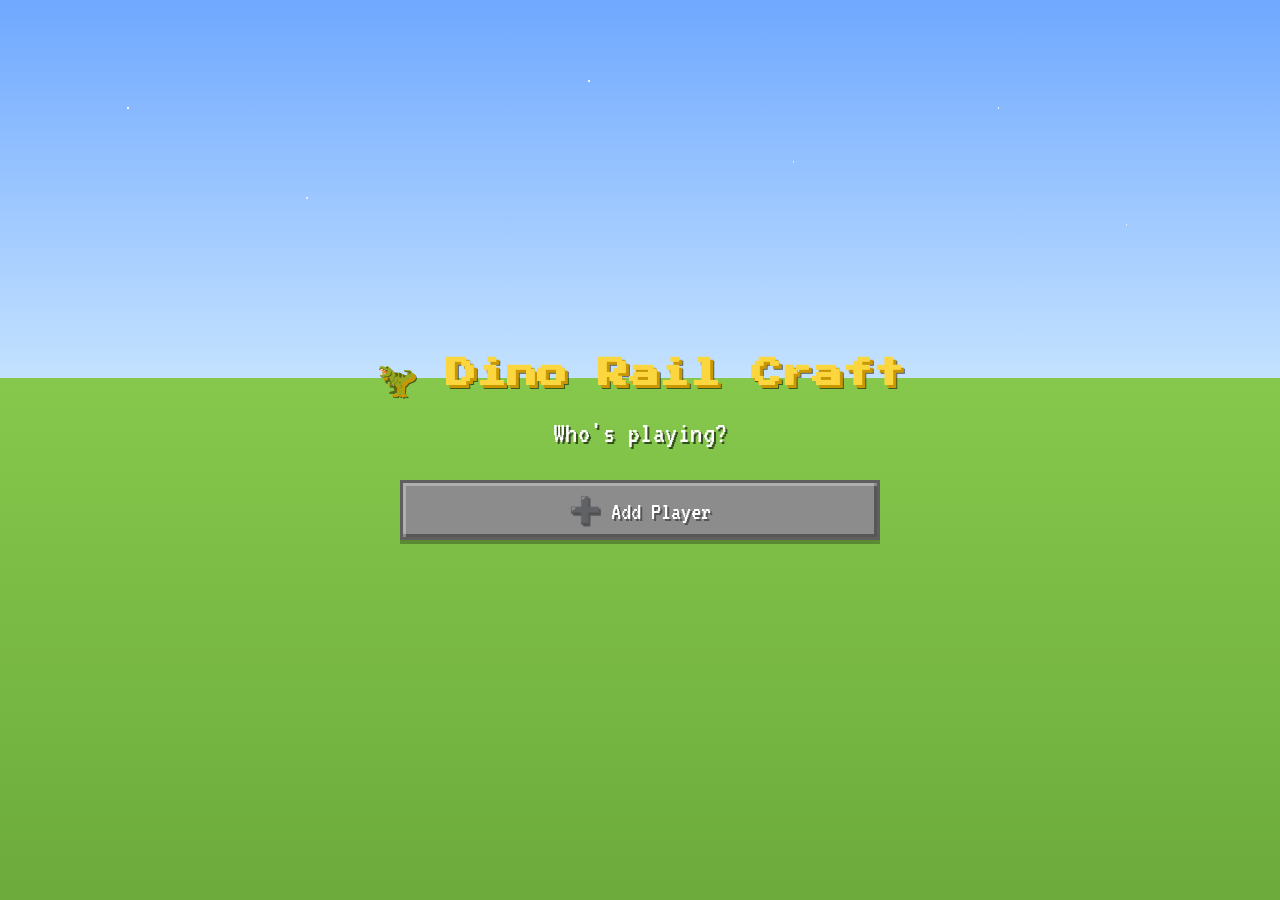
==== commit 08487b99: "Rework into Minecraft-style "Dino Rail Craft" - Full pixel/block UI restyle (Press Start 2P + VT323 " ====
--- a/index.html
+++ b/index.html
@@ -3,130 +3,110 @@
 <head>
 <meta charset="UTF-8">
 <meta name="viewport" content="width=device-width, initial-scale=1.0">
-<title>Thomas' Train Playground 🚂</title>
-<link rel="icon" href="data:image/svg+xml,<svg xmlns='http://www.w3.org/2000/svg' viewBox='0 0 80 60'><rect x='5' y='5' width='70' height='50' rx='8' fill='%231565C0'/><rect x='10' y='10' width='60' height='35' rx='5' fill='%231976D2'/><ellipse cx='25' cy='25' rx='10' ry='11' fill='white'/><ellipse cx='55' cy='25' rx='10' ry='11' fill='white'/><ellipse cx='27' cy='25' rx='6' ry='7' fill='%231565C0'/><ellipse cx='57' cy='25' rx='6' ry='7' fill='%231565C0'/><circle cx='29' cy='23' r='2' fill='white'/><circle cx='59' cy='23' r='2' fill='white'/><path d='M 22 38 Q 40 48 58 38' stroke='%23FF8F00' stroke-width='3' fill='none' stroke-linecap='round'/><ellipse cx='40' cy='32' rx='3' ry='2' fill='%23FF8F00'/></svg>">
+<title>Dino Rail Craft ▶</title>
+<link rel="icon" href="data:image/svg+xml,<svg xmlns='http://www.w3.org/2000/svg' viewBox='0 0 80 60'><rect x='30' y='6' width='22' height='18' fill='%235FA83C'/><rect x='30' y='6' width='22' height='4' fill='%237DC850'/><rect x='44' y='12' width='5' height='5' fill='white'/><rect x='46' y='14' width='3' height='3' fill='black'/><rect x='12' y='30' width='56' height='20' fill='%236B6B6B'/><rect x='12' y='30' width='56' height='4' fill='%239A9A9A'/><rect x='16' y='34' width='48' height='12' fill='%23444'/><circle cx='24' cy='52' r='6' fill='%231a1a1a'/><circle cx='56' cy='52' r='6' fill='%231a1a1a'/><circle cx='24' cy='52' r='2.5' fill='%23888'/><circle cx='56' cy='52' r='2.5' fill='%23888'/></svg>">
 <link rel="apple-touch-icon" href="og-banner.png">
-<meta name="description" content="Lay the tracks for Thomas and let him roll!">
+<meta name="description" content="Build the rails and let the dino minecart roll — in blocky Minecraft style!">
 <meta property="og:type"        content="website">
-<meta property="og:title"       content="Thomas' Train Playground 🚂">
+<meta property="og:title"       content="Dino Rail Craft ▶">
 <meta property="og:description" content="Lay the tracks for Thomas and let him roll!">
 <meta property="og:image"       content="https://thomas-train.pages.dev/og-banner.png?v=2">
 <meta property="og:url"         content="https://thomas-train.pages.dev">
 <meta name="twitter:card"       content="summary_large_image">
-<meta name="twitter:title"      content="Thomas' Train Playground 🚂">
+<meta name="twitter:title"      content="Dino Rail Craft ▶">
 <meta name="twitter:description" content="Lay the tracks for Thomas and let him roll!">
 <meta name="twitter:image"      content="https://thomas-train.pages.dev/og-banner.png">
 <link rel="preconnect" href="https://fonts.googleapis.com">
-<link href="https://fonts.googleapis.com/css2?family=Nunito:wght@700;800;900&display=swap" rel="stylesheet">
+<link rel="preconnect" href="https://fonts.gstatic.com" crossorigin>
+<link href="https://fonts.googleapis.com/css2?family=Press+Start+2P&family=VT323&display=swap" rel="stylesheet">
 <link rel="stylesheet" href="style.css">
 </head>
 <body>
 <div id="app">
 
+  <!-- ── PROFILE SELECT ──────────────────────────────────────────────── -->
+  <div id="profile-select">
+    <h1 id="ps-title">🦖 Dino Rail Craft</h1>
+    <p id="ps-subtitle">Who's playing?</p>
+    <div id="ps-cards"></div>
+    <button id="ps-add-btn">➕ Add Player</button>
+  </div>
+
+  <!-- ── NAME INPUT DIALOG ─────────────────────────────────────────── -->
+  <div id="name-dialog" style="display:none">
+    <div id="name-dialog-box">
+      <div id="name-dialog-emoji">🦖</div>
+      <div id="name-dialog-title">Pick a dino &amp; enter your name!</div>
+      <div id="name-dino-picker">
+        <button class="dino-opt selected" data-emoji="🦖">🦖</button>
+        <button class="dino-opt" data-emoji="🦕">🦕</button>
+        <button class="dino-opt" data-emoji="🐉">🐉</button>
+        <button class="dino-opt" data-emoji="🐲">🐲</button>
+        <button class="dino-opt" data-emoji="🦎">🦎</button>
+        <button class="dino-opt" data-emoji="🦅">🦅</button>
+        <button class="dino-opt" data-emoji="🦜">🦜</button>
+        <button class="dino-opt" data-emoji="🦣">🦣</button>
+        <button class="dino-opt" data-emoji="🦩">🦩</button>
+        <button class="dino-opt" data-emoji="🦚">🦚</button>
+      </div>
+      <input id="name-input" type="text" maxlength="10" placeholder="Your name…" autocomplete="off">
+      <div id="name-dialog-actions">
+        <button id="name-cancel-btn">Cancel</button>
+        <button id="name-confirm-btn">Let's Go! 🚀</button>
+      </div>
+    </div>
+  </div>
+
   <!-- ── LEVEL SELECT ──────────────────────────────────────────────────── -->
-  <div id="level-select">
+  <div id="level-select" style="display:none">
     <div id="ls-thomas">
       <!-- Full train: engine + 3 carriages -->
       <svg id="ls-train" viewBox="0 0 336 90" xmlns="http://www.w3.org/2000/svg">
-        <!-- Track -->
-        <rect x="0" y="66" width="336" height="16" fill="#BCAAA4"/>
-        <rect x="4"   y="64" width="10" height="18" fill="#6D4C41"/>
-        <rect x="22"  y="64" width="10" height="18" fill="#6D4C41"/>
-        <rect x="40"  y="64" width="10" height="18" fill="#6D4C41"/>
-        <rect x="58"  y="64" width="10" height="18" fill="#6D4C41"/>
-        <rect x="76"  y="64" width="10" height="18" fill="#6D4C41"/>
-        <rect x="94"  y="64" width="10" height="18" fill="#6D4C41"/>
-        <rect x="112" y="64" width="10" height="18" fill="#6D4C41"/>
-        <rect x="130" y="64" width="10" height="18" fill="#6D4C41"/>
-        <rect x="148" y="64" width="10" height="18" fill="#6D4C41"/>
-        <rect x="166" y="64" width="10" height="18" fill="#6D4C41"/>
-        <rect x="184" y="64" width="10" height="18" fill="#6D4C41"/>
-        <rect x="202" y="64" width="10" height="18" fill="#6D4C41"/>
-        <rect x="220" y="64" width="10" height="18" fill="#6D4C41"/>
-        <rect x="238" y="64" width="10" height="18" fill="#6D4C41"/>
-        <rect x="256" y="64" width="10" height="18" fill="#6D4C41"/>
-        <rect x="274" y="64" width="10" height="18" fill="#6D4C41"/>
-        <rect x="292" y="64" width="10" height="18" fill="#6D4C41"/>
-        <rect x="310" y="64" width="10" height="18" fill="#6D4C41"/>
-        <rect x="328" y="64" width="10" height="18" fill="#6D4C41"/>
-        <line x1="0" y1="67" x2="336" y2="67" stroke="#757575" stroke-width="2.5"/>
-        <line x1="0" y1="76" x2="336" y2="76" stroke="#757575" stroke-width="2.5"/>
-
-        <!-- Steam puffs -->
-        <circle cx="25" cy="10" r="6"   fill="rgba(255,255,255,0.75)"/>
-        <circle cx="18" cy="4"  r="4.5" fill="rgba(255,255,255,0.55)"/>
-        <circle cx="12" cy="0"  r="3"   fill="rgba(255,255,255,0.35)"/>
-
-        <!-- ENGINE -->
-        <!-- Chimney -->
-        <rect x="24" y="18" width="11" height="19" rx="2" fill="#1A237E"/>
-        <rect x="20" y="14" width="19" height="7"  rx="3" fill="#283593"/>
-        <!-- Boiler body -->
-        <rect x="8"  y="30" width="80" height="37" rx="7" fill="#1565C0"/>
-        <!-- Boiler shine -->
-        <rect x="13" y="31" width="68" height="11" rx="5" fill="#1976D2" opacity="0.6"/>
-        <!-- Boiler dome -->
-        <ellipse cx="63" cy="30" rx="10" ry="6" fill="#1976D2"/>
-        <!-- Thomas FACE panel -->
-        <ellipse cx="29" cy="47" rx="17" ry="15" fill="#1976D2"/>
-        <ellipse cx="22" cy="43" rx="5"  ry="5.5" fill="white"/>
-        <ellipse cx="36" cy="43" rx="5"  ry="5.5" fill="white"/>
-        <ellipse cx="23" cy="43" rx="3"  ry="3.5" fill="#1565C0"/>
-        <ellipse cx="37" cy="43" rx="3"  ry="3.5" fill="#1565C0"/>
-        <circle  cx="24" cy="41" r="1.5" fill="white"/>
-        <circle  cx="38" cy="41" r="1.5" fill="white"/>
-        <ellipse cx="29" cy="50" rx="2"  ry="1.5" fill="#FF8F00"/>
-        <path d="M 21 53 Q 29 59 37 53" stroke="#FF8F00" stroke-width="2.5" fill="none" stroke-linecap="round"/>
-        <!-- Buffer end -->
-        <rect x="3" y="36" width="8" height="24" rx="3" fill="#0D47A1"/>
-        <rect x="0" y="49" width="8" height="8"  rx="2" fill="#E53935"/>
-        <!-- Cab -->
-        <rect x="81" y="26" width="28" height="40" rx="4" fill="#1976D2"/>
-        <rect x="78" y="20" width="34" height="10" rx="4" fill="#1A237E"/>
-        <rect x="83" y="30" width="12" height="10" rx="2" fill="#90CAF9"/>
-        <rect x="97" y="30" width="10" height="10" rx="2" fill="#90CAF9"/>
-        <!-- Engine wheels -->
-        <circle cx="25" cy="78" r="9"  fill="#1A1A1A"/><circle cx="25" cy="78" r="6"  fill="#37474F"/><circle cx="25" cy="78" r="2"  fill="#CFD8DC"/>
-        <circle cx="60" cy="77" r="11" fill="#1A1A1A"/><circle cx="60" cy="77" r="8"  fill="#37474F"/><circle cx="60" cy="77" r="3"  fill="#CFD8DC"/>
-        <circle cx="88" cy="78" r="9"  fill="#1A1A1A"/><circle cx="88" cy="78" r="6"  fill="#37474F"/><circle cx="88" cy="78" r="2"  fill="#CFD8DC"/>
-        <!-- Coupler e→1 -->
-        <rect x="107" y="57" width="10" height="4.5" rx="2" fill="#546E7A"/>
-
-        <!-- CARRIAGE 1 (red) -->
-        <rect x="115" y="28" width="69" height="10" rx="4" fill="#B71C1C"/>
-        <rect x="115" y="34" width="63" height="33" rx="5" fill="#E53935"/>
-        <rect x="120" y="38" width="14" height="13" rx="2" fill="#BBDEFB"/>
-        <rect x="140" y="38" width="14" height="13" rx="2" fill="#BBDEFB"/>
-        <rect x="158" y="38" width="11" height="13" rx="2" fill="#BBDEFB"/>
-        <circle cx="127" cy="78" r="8.5" fill="#1A1A1A"/><circle cx="127" cy="78" r="5.5" fill="#37474F"/><circle cx="127" cy="78" r="2" fill="#CFD8DC"/>
-        <circle cx="169" cy="78" r="8.5" fill="#1A1A1A"/><circle cx="169" cy="78" r="5.5" fill="#37474F"/><circle cx="169" cy="78" r="2" fill="#CFD8DC"/>
-        <!-- Coupler 1→2 -->
-        <rect x="178" y="57" width="10" height="4.5" rx="2" fill="#546E7A"/>
-
-        <!-- CARRIAGE 2 (yellow) -->
-        <rect x="186" y="28" width="69" height="10" rx="4" fill="#F57F17"/>
-        <rect x="186" y="34" width="63" height="33" rx="5" fill="#F9A825"/>
-        <rect x="191" y="38" width="14" height="13" rx="2" fill="#BBDEFB"/>
-        <rect x="211" y="38" width="14" height="13" rx="2" fill="#BBDEFB"/>
-        <rect x="229" y="38" width="11" height="13" rx="2" fill="#BBDEFB"/>
-        <circle cx="198" cy="78" r="8.5" fill="#1A1A1A"/><circle cx="198" cy="78" r="5.5" fill="#37474F"/><circle cx="198" cy="78" r="2" fill="#CFD8DC"/>
-        <circle cx="240" cy="78" r="8.5" fill="#1A1A1A"/><circle cx="240" cy="78" r="5.5" fill="#37474F"/><circle cx="240" cy="78" r="2" fill="#CFD8DC"/>
-        <!-- Coupler 2→3 -->
-        <rect x="249" y="57" width="10" height="4.5" rx="2" fill="#546E7A"/>
-
-        <!-- CARRIAGE 3 (green) -->
-        <rect x="257" y="28" width="69" height="10" rx="4" fill="#2E7D32"/>
-        <rect x="257" y="34" width="63" height="33" rx="5" fill="#43A047"/>
-        <rect x="262" y="38" width="14" height="13" rx="2" fill="#BBDEFB"/>
-        <rect x="282" y="38" width="14" height="13" rx="2" fill="#BBDEFB"/>
-        <rect x="300" y="38" width="11" height="13" rx="2" fill="#BBDEFB"/>
-        <circle cx="269" cy="78" r="8.5" fill="#1A1A1A"/><circle cx="269" cy="78" r="5.5" fill="#37474F"/><circle cx="269" cy="78" r="2" fill="#CFD8DC"/>
-        <circle cx="311" cy="78" r="8.5" fill="#1A1A1A"/><circle cx="311" cy="78" r="5.5" fill="#37474F"/><circle cx="311" cy="78" r="2" fill="#CFD8DC"/>
-        <!-- End buffer -->
-        <rect x="320" y="51" width="7" height="8" rx="2" fill="#E53935"/>
+        <!-- Clouds -->
+        <rect x="26" y="6" width="40" height="11" fill="#FFFFFF" opacity="0.9"/>
+        <rect x="40" y="0" width="18" height="7" fill="#FFFFFF" opacity="0.7"/>
+        <rect x="276" y="12" width="38" height="10" fill="#FFFFFF" opacity="0.85"/>
+        <!-- Grass ground -->
+        <rect x="0" y="80" width="336" height="10" fill="#6CAB3C"/>
+        <rect x="0" y="80" width="336" height="3" fill="#86C84C"/>
+        <!-- Ties + rail -->
+        <rect x='6' y='66' width='8' height='16' fill='#5C3E2A'/><rect x='30' y='66' width='8' height='16' fill='#5C3E2A'/><rect x='54' y='66' width='8' height='16' fill='#5C3E2A'/><rect x='78' y='66' width='8' height='16' fill='#5C3E2A'/><rect x='102' y='66' width='8' height='16' fill='#5C3E2A'/><rect x='126' y='66' width='8' height='16' fill='#5C3E2A'/><rect x='150' y='66' width='8' height='16' fill='#5C3E2A'/><rect x='174' y='66' width='8' height='16' fill='#5C3E2A'/><rect x='198' y='66' width='8' height='16' fill='#5C3E2A'/><rect x='222' y='66' width='8' height='16' fill='#5C3E2A'/><rect x='246' y='66' width='8' height='16' fill='#5C3E2A'/><rect x='270' y='66' width='8' height='16' fill='#5C3E2A'/><rect x='294' y='66' width='8' height='16' fill='#5C3E2A'/><rect x='318' y='66' width='8' height='16' fill='#5C3E2A'/>
+        <rect x="0" y="62" width="336" height="4" fill="#BCBCBC"/>
+        <rect x="0" y="66" width="336" height="2" fill="#7A7A7A"/>
+        <!-- Wheels -->
+        <circle cx="150" cy="70" r="11" fill="#1A1A1A"/><circle cx="150" cy="70" r="4" fill="#888"/>
+        <circle cx="214" cy="70" r="11" fill="#1A1A1A"/><circle cx="214" cy="70" r="4" fill="#888"/>
+        <rect x="150" y="69" width="64" height="3" fill="#3a3a3a"/>
+        <!-- Dino tail poking out the back -->
+        <rect x="104" y="40" width="22" height="13" fill="#4E8A2A"/>
+        <rect x="118" y="34" width="16" height="13" fill="#5FA83C"/>
+        <!-- Minecart iron tub -->
+        <rect x="122" y="34" width="112" height="30" fill="#6B6B6B"/>
+        <rect x="122" y="34" width="112" height="4" fill="#9A9A9A"/>
+        <rect x="122" y="60" width="112" height="4" fill="#4F4F4F"/>
+        <rect x="122" y="34" width="4" height="30" fill="#9A9A9A"/>
+        <rect x="230" y="34" width="4" height="30" fill="#4F4F4F"/>
+        <rect x="130" y="40" width="96" height="20" fill="#3F3F3F"/>
+        <!-- Dino sitting inside -->
+        <rect x="176" y="30" width="20" height="16" fill="#5FA83C"/>
+        <rect x="198" y="40" width="9" height="11" fill="#4E8A2A"/>
+        <rect x="166" y="6" width="46" height="30" fill="#5FA83C" stroke="#3B6B22" stroke-width="2"/>
+        <rect x="168" y="8" width="42" height="5" fill="#7DC850"/>
+        <rect x="206" y="18" width="24" height="16" fill="#5FA83C" stroke="#3B6B22" stroke-width="2"/>
+        <rect x="206" y="18" width="24" height="4" fill="#7DC850"/>
+        <rect x="189" y="13" width="10" height="10" fill="#FFFFFF"/>
+        <rect x="192" y="16" width="6" height="6" fill="#1A1A1A"/>
+        <rect x="222" y="23" width="4" height="4" fill="#3B6B22"/>
+        <rect x="208" y="33" width="4" height="5" fill="#FFFFFF"/>
+        <rect x="216" y="33" width="4" height="5" fill="#FFFFFF"/>
+        <rect x="224" y="33" width="4" height="4" fill="#FFFFFF"/>
       </svg>
     </div>
-    <h1 id="ls-title">🚂 Thomas' Train Playground</h1>
+    <h1 id="ls-title">🦖 Dino Rail Craft</h1>
+    <div id="ls-player-bar">
+      <span id="ls-player-name">👤</span>
+      <button id="ls-switch-btn">Switch Player</button>
+    </div>
     <div id="ls-score-bar">
       <span id="ls-score">⭐ 0 / 750 pts</span>
       <button id="btn-reset" class="ls-reset-btn">🔄 Reset</button>
@@ -153,7 +133,7 @@
         <div class="ls-levels" id="ls-g5"></div>
       </div>
     </div>
-    <button id="btn-free-mode" class="action-btn orange">🎨 Free Build</button>
+    <button id="btn-free-mode" class="action-btn orange">🎨 Creative</button>
   </div>
 
   <!-- ── GAME SCREEN ───────────────────────────────────────────────────── -->
@@ -163,16 +143,17 @@
       <div id="level-info">
         <div id="thomas-logo">
           <svg id="thomas-face" viewBox="0 0 80 60" width="60" height="45">
-            <rect x="5" y="5" width="70" height="50" rx="8" fill="#1565C0"/>
-            <rect x="10" y="10" width="60" height="35" rx="5" fill="#1976D2"/>
-            <ellipse cx="25" cy="25" rx="10" ry="11" fill="white"/>
-            <ellipse cx="55" cy="25" rx="10" ry="11" fill="white"/>
-            <ellipse cx="27" cy="25" rx="6" ry="7" fill="#1565C0"/>
-            <ellipse cx="57" cy="25" rx="6" ry="7" fill="#1565C0"/>
-            <circle cx="29" cy="23" r="2" fill="white"/>
-            <circle cx="59" cy="23" r="2" fill="white"/>
-            <path d="M 22 38 Q 40 48 58 38" stroke="#FF8F00" stroke-width="3" fill="none" stroke-linecap="round"/>
-            <ellipse cx="40" cy="32" rx="3" ry="2" fill="#FF8F00"/>
+            <rect x="30" y="6" width="24" height="20" fill="#5FA83C"/>
+            <rect x="30" y="6" width="24" height="4" fill="#7DC850"/>
+            <rect x="50" y="14" width="10" height="9" fill="#5FA83C"/>
+            <rect x="42" y="12" width="7" height="7" fill="white"/>
+            <rect x="44" y="14" width="4" height="4" fill="black"/>
+            <rect x="52" y="22" width="3" height="4" fill="white"/>
+            <rect x="10" y="30" width="60" height="20" fill="#6B6B6B"/>
+            <rect x="10" y="30" width="60" height="4" fill="#9A9A9A"/>
+            <rect x="14" y="34" width="52" height="12" fill="#3F3F3F"/>
+            <circle cx="24" cy="52" r="6" fill="#1A1A1A"/><circle cx="24" cy="52" r="2.4" fill="#888"/>
+            <circle cx="56" cy="52" r="6" fill="#1A1A1A"/><circle cx="56" cy="52" r="2.4" fill="#888"/>
           </svg>
         </div>
         <div id="level-title-display"></div>
@@ -262,7 +243,7 @@
       </div>
       <div id="action-btns">
         <button id="btn-test" class="action-btn green">
-          <span>🚂 Go!</span>
+          <span>▶ Go!</span>
         </button>
         <button id="btn-stop" class="action-btn red" style="display:none">
           <span>🛑 Stop</span>
@@ -278,6 +259,19 @@
       <canvas id="grid-canvas"></canvas>
       <canvas id="train-canvas"></canvas>
       <div id="gap-overlay"></div>
+    </div>
+  </div>
+
+  <!-- ── GRAND FINALE CELEBRATION ────────────────────────────────────── -->
+  <div id="celebration-overlay" style="display:none">
+    <canvas id="celebration-canvas"></canvas>
+    <div id="celebration-card">
+      <span id="celebration-trophy">🏆</span>
+      <div id="celebration-title">You're a Train Master!</div>
+      <div id="celebration-sub">All 25 Levels Complete! ▶</div>
+      <div id="celebration-score"></div>
+      <span id="celebration-stars">⭐⭐⭐⭐⭐</span>
+      <button id="celebration-back">🏠 Back to Menu</button>
     </div>
   </div>
 
--- a/style.css
+++ b/style.css
@@ -1,34 +1,351 @@
+/* ════════════════════════════════════════════════════════════════════════════
+   DINO RAILS — Minecraft / pixel block theme
+   Squared corners, beveled "block" surfaces, grass/dirt/stone palette.
+   ════════════════════════════════════════════════════════════════════════════ */
+
+:root {
+  --mc-sky-top:    #6FA8FF;
+  --mc-sky-bot:    #C4E2FF;
+  --mc-grass:      #6CAB3C;
+  --mc-grass-lt:   #86C84C;
+  --mc-grass-dk:   #4E852A;
+  --mc-dirt:       #7C553A;
+  --mc-dirt-dk:    #5C3E2A;
+  --mc-stone:      #8C8C8C;
+  --mc-stone-lt:   #ABABAB;
+  --mc-stone-dk:   #5F5F5F;
+  --mc-wood:       #B5814E;
+  --mc-wood-lt:    #CE9E68;
+  --mc-wood-dk:    #7E5630;
+  --mc-gold:       #FCD63F;
+  --mc-gold-dk:    #C99700;
+  --mc-diamond:    #4FD6DE;
+  --mc-emerald:    #2FA94C;
+  --mc-emerald-dk: #1C7A33;
+  --mc-redstone:   #C8412F;
+  --mc-redstone-dk:#8E2A1D;
+  --bevel-lt: rgba(255,255,255,0.30);
+  --bevel-dk: rgba(0,0,0,0.38);
+  --ink: #2A1E12;
+}
+
 * { box-sizing: border-box; margin: 0; padding: 0; }
 
-/* Toolbar drag-and-drop ghost */
-.track-ghost {
-  position: fixed;
-  width: 52px;
-  height: 52px;
-  pointer-events: none;
-  z-index: 9999;
-  background: rgba(255, 255, 255, 0.92);
-  border: 2.5px solid #1976D2;
-  border-radius: 10px;
-  box-shadow: 0 6px 20px rgba(0,0,0,0.35);
-  display: flex;
-  align-items: center;
-  justify-content: center;
-  padding: 4px;
-  transform: scale(1.15) rotate(-6deg);
-}
-.track-ghost svg { width: 100%; height: 100%; }
-.track-ghost span { display: none; }
+/* Pixel "block bevel" — light top-left, dark bottom-right, like a Minecraft button */
+.block-bevel,
+.profile-card, .pc-play, .pc-del, #ps-add-btn,
+#name-dialog-box, .dino-opt, #name-input, #name-cancel-btn, #name-confirm-btn,
+#ls-switch-btn, #ls-score-bar, .ls-group, .ls-level-btn, .ls-reset-btn,
+#gaps-counter, .tool-btn, .action-btn, #message-box, #message-close, #message-next,
+.hint-btn, #celebration-card, #celebration-back {
+  box-shadow: inset 3px 3px 0 var(--bevel-lt), inset -3px -3px 0 var(--bevel-dk),
+              0 4px 0 rgba(0,0,0,0.28);
+}
 
 body {
-  font-family: 'Nunito', 'Arial Rounded MT Bold', Arial, sans-serif;
-  background: linear-gradient(180deg, #87CEEB 0%, #98FB98 60%, #90EE90 100%);
+  font-family: 'VT323', 'Press Start 2P', monospace;
+  background:
+    linear-gradient(180deg, var(--mc-sky-top) 0%, var(--mc-sky-bot) 55%, var(--mc-grass-lt) 55%, var(--mc-grass) 100%);
   min-height: 100vh;
   overflow: hidden;
   user-select: none;
-}
+  -webkit-font-smoothing: none;
+  image-rendering: pixelated;
+  letter-spacing: 0.5px;
+}
+
+/* Pixel-title helper for big headings */
+.pixel-title { font-family: 'Press Start 2P', monospace; }
+
+img, canvas { image-rendering: pixelated; }
 
 #app { display: flex; flex-direction: column; height: 100vh; }
+
+/* Toolbar drag-and-drop ghost (square block) */
+.track-ghost {
+  position: fixed;
+  width: 54px; height: 54px;
+  pointer-events: none;
+  z-index: 9999;
+  background: var(--mc-wood-lt);
+  border: 3px solid var(--mc-wood-dk);
+  box-shadow: inset 3px 3px 0 var(--bevel-lt), inset -3px -3px 0 var(--bevel-dk), 0 8px 18px rgba(0,0,0,0.4);
+  display: flex; align-items: center; justify-content: center;
+  padding: 4px;
+  transform: scale(1.12) rotate(-5deg);
+}
+.track-ghost svg { width: 100%; height: 100%; }
+.track-ghost span { display: none; }
+
+/* Reusable blocky landscape texture for menu screens */
+.mc-landscape {
+  background-color: var(--mc-grass);
+  background-image:
+    /* sky band */
+    linear-gradient(180deg, var(--mc-sky-top) 0%, var(--mc-sky-bot) 38%, transparent 38%),
+    /* grass-block checker */
+    linear-gradient(45deg, rgba(0,0,0,0.07) 25%, transparent 25%, transparent 75%, rgba(0,0,0,0.07) 75%),
+    linear-gradient(45deg, rgba(255,255,255,0.05) 25%, transparent 25%, transparent 75%, rgba(255,255,255,0.05) 75%);
+  background-size: 100% 100%, 40px 40px, 40px 40px;
+  background-position: 0 0, 0 0, 20px 20px;
+}
+
+/* ── PROFILE SELECT ───────────────────────────────────────────────────────── */
+#profile-select {
+  display: flex;
+  flex-direction: column;
+  align-items: center;
+  justify-content: center;
+  min-height: 100vh;
+  padding: 24px 16px 32px;
+  background-color: var(--mc-grass);
+  background-image:
+    linear-gradient(180deg, var(--mc-sky-top) 0%, var(--mc-sky-bot) 42%, var(--mc-grass-lt) 42%, var(--mc-grass) 100%),
+    linear-gradient(45deg, rgba(0,0,0,0.06) 25%, transparent 25%, transparent 75%, rgba(0,0,0,0.06) 75%);
+  background-size: 100% 100%, 40px 40px;
+  gap: 16px;
+  position: relative;
+  overflow-y: auto;
+}
+/* Drifting pixel "clouds/sparkles" */
+#profile-select::before {
+  content: '';
+  position: fixed; inset: 0;
+  background-image:
+    radial-gradient(2px 2px at 10% 12%, rgba(255,255,255,0.9) 50%, transparent 50%),
+    radial-gradient(2px 2px at 24% 22%, rgba(255,255,255,0.7) 50%, transparent 50%),
+    radial-gradient(2px 2px at 46% 9%,  rgba(255,255,255,0.9) 50%, transparent 50%),
+    radial-gradient(2px 2px at 62% 18%, rgba(255,255,255,0.7) 50%, transparent 50%),
+    radial-gradient(2px 2px at 78% 12%, rgba(255,255,255,0.85) 50%, transparent 50%),
+    radial-gradient(2px 2px at 88% 25%, rgba(255,255,255,0.6) 50%, transparent 50%);
+  pointer-events: none; z-index: 0; animation: twinkle 4s steps(2) infinite alternate;
+}
+#profile-select > * { position: relative; z-index: 1; }
+
+#ps-title {
+  font-family: 'Press Start 2P', monospace;
+  color: var(--mc-gold);
+  font-size: clamp(1.1rem, 4.6vw, 1.9rem);
+  text-shadow: 3px 3px 0 var(--mc-gold-dk), 4px 4px 0 rgba(0,0,0,0.55);
+  text-align: center;
+  line-height: 1.5;
+  margin-bottom: 4px;
+}
+
+#ps-subtitle {
+  color: #FFFFFF;
+  font-size: clamp(1.3rem, 5vw, 1.9rem);
+  text-shadow: 2px 2px 0 rgba(0,0,0,0.6);
+  margin-top: 0;
+}
+
+#ps-cards {
+  display: flex;
+  flex-direction: column;
+  gap: 14px;
+  width: 100%;
+  max-width: 480px;
+}
+
+.profile-card {
+  display: flex;
+  align-items: center;
+  gap: 14px;
+  background: var(--mc-wood);
+  border: 3px solid var(--mc-wood-dk);
+  padding: 12px 14px;
+  transition: transform 0.1s;
+  animation: celebCardIn 0.4s steps(4) both;
+}
+.profile-card:hover { transform: translateY(-2px); }
+
+.pc-avatar {
+  font-size: 2.4rem;
+  flex-shrink: 0;
+  filter: drop-shadow(2px 2px 0 rgba(0,0,0,0.4));
+}
+
+.pc-info { flex: 1; min-width: 0; }
+.pc-name {
+  color: #FFF8D6;
+  font-size: clamp(1.3rem, 5vw, 1.7rem);
+  text-shadow: 2px 2px 0 rgba(0,0,0,0.5);
+  white-space: nowrap; overflow: hidden; text-overflow: ellipsis;
+}
+.pc-stats {
+  color: #FFE9A8;
+  font-size: 1.05rem;
+  margin-top: 2px;
+}
+
+.pc-play {
+  background: var(--mc-emerald);
+  color: #FFFFFF;
+  font-family: inherit;
+  font-size: clamp(1.2rem, 4vw, 1.5rem);
+  border: 3px solid var(--mc-emerald-dk);
+  padding: 8px 18px;
+  cursor: pointer;
+  flex-shrink: 0;
+  transition: transform 0.1s;
+  text-shadow: 2px 2px 0 rgba(0,0,0,0.4);
+}
+.pc-play:hover  { transform: scale(1.05); filter: brightness(1.1); }
+.pc-play:active { transform: translateY(3px); }
+
+.pc-del {
+  background: var(--mc-stone);
+  border: 3px solid var(--mc-stone-dk);
+  width: 40px; height: 40px;
+  font-size: 1.1rem;
+  cursor: pointer;
+  flex-shrink: 0;
+  display: flex; align-items: center; justify-content: center;
+  transition: transform 0.1s;
+}
+.pc-del:hover  { background: var(--mc-redstone); transform: scale(1.08); }
+.pc-del:active { transform: translateY(3px); }
+
+/* Delete confirm state */
+.profile-card.confirming .pc-del {
+  background: var(--mc-redstone);
+  border-color: var(--mc-redstone-dk);
+  color: white;
+  font-size: 0.95rem;
+  width: auto;
+  padding: 0 10px;
+  white-space: nowrap;
+}
+
+#ps-add-btn {
+  background: var(--mc-stone);
+  color: white;
+  font-family: inherit;
+  font-size: clamp(1.3rem, 4vw, 1.6rem);
+  border: 3px solid var(--mc-stone-dk);
+  padding: 12px 32px;
+  cursor: pointer;
+  width: 100%;
+  max-width: 480px;
+  transition: transform 0.1s;
+  text-shadow: 2px 2px 0 rgba(0,0,0,0.4);
+}
+#ps-add-btn:hover  { filter: brightness(1.12); transform: scale(1.02); }
+#ps-add-btn:active { transform: translateY(3px); }
+
+/* ── Name Input Dialog ────────────────────────────────────────────────────── */
+#name-dialog {
+  position: fixed; inset: 0;
+  z-index: 500;
+  background: rgba(8,8,18,0.82);
+  display: flex; align-items: center; justify-content: center;
+}
+#name-dialog-box {
+  background: var(--mc-stone);
+  border: 4px solid var(--mc-stone-dk);
+  padding: 28px 30px 24px;
+  text-align: center;
+  max-width: 380px;
+  width: 88%;
+  animation: celebCardIn 0.4s steps(5) both;
+}
+#name-dialog-emoji { font-size: 3rem; margin-bottom: 6px; filter: drop-shadow(2px 2px 0 rgba(0,0,0,0.4)); }
+#name-dialog-title {
+  color: var(--mc-gold);
+  font-size: 1.5rem;
+  margin-bottom: 14px;
+  text-shadow: 2px 2px 0 rgba(0,0,0,0.5);
+}
+
+#name-dino-picker {
+  display: flex;
+  gap: 8px;
+  justify-content: center;
+  margin-bottom: 14px;
+  flex-wrap: wrap;
+}
+
+/* Hot-bar item slots */
+.dino-opt {
+  font-size: 1.9rem;
+  background: rgba(0,0,0,0.28);
+  border: 3px solid var(--mc-stone-dk);
+  width: 54px; height: 54px;
+  cursor: pointer;
+  display: flex; align-items: center; justify-content: center;
+  transition: transform 0.1s;
+  flex-shrink: 0;
+}
+.dino-opt:hover { transform: scale(1.12); background: rgba(255,255,255,0.12); }
+.dino-opt.selected {
+  border-color: var(--mc-gold);
+  background: rgba(252,214,63,0.22);
+  box-shadow: inset 3px 3px 0 var(--bevel-lt), inset -3px -3px 0 var(--bevel-dk), 0 0 0 3px var(--mc-gold);
+}
+
+#name-input {
+  width: 100%;
+  background: rgba(0,0,0,0.30);
+  border: 3px solid var(--mc-stone-dk);
+  padding: 12px 16px;
+  font-family: inherit;
+  font-size: 1.5rem;
+  color: white;
+  text-align: center;
+  outline: none;
+  margin-bottom: 18px;
+}
+#name-input:focus { border-color: var(--mc-gold); }
+#name-input::placeholder { color: rgba(255,255,255,0.45); }
+#name-dialog-actions { display: flex; gap: 10px; justify-content: center; }
+#name-cancel-btn {
+  background: var(--mc-stone-dk);
+  color: #EEE;
+  font-family: inherit; font-size: 1.3rem;
+  border: 3px solid #3a3a3a;
+  padding: 9px 22px; cursor: pointer;
+  transition: transform 0.1s;
+}
+#name-cancel-btn:hover { filter: brightness(1.15); }
+#name-cancel-btn:active { transform: translateY(3px); }
+#name-confirm-btn {
+  background: var(--mc-emerald);
+  color: #fff;
+  font-family: inherit; font-size: 1.35rem;
+  border: 3px solid var(--mc-emerald-dk);
+  padding: 9px 24px; cursor: pointer;
+  text-shadow: 2px 2px 0 rgba(0,0,0,0.4);
+  transition: transform 0.1s;
+}
+#name-confirm-btn:hover  { filter: brightness(1.1); transform: scale(1.04); }
+#name-confirm-btn:active { transform: translateY(3px); }
+
+/* ── Level Select Player Bar ─────────────────────────────────────────────── */
+#ls-player-bar {
+  display: flex;
+  align-items: center;
+  justify-content: space-between;
+  width: 100%;
+  max-width: 600px;
+  padding: 6px 4px;
+}
+#ls-player-name {
+  color: #FFFFFF;
+  font-size: 1.35rem;
+  text-shadow: 2px 2px 0 rgba(0,0,0,0.5);
+}
+#ls-switch-btn {
+  background: var(--mc-stone);
+  color: white;
+  font-family: inherit;
+  font-size: 1.1rem;
+  border: 3px solid var(--mc-stone-dk);
+  padding: 6px 14px;
+  cursor: pointer;
+  transition: transform 0.1s;
+}
+#ls-switch-btn:hover { filter: brightness(1.12); }
+#ls-switch-btn:active { transform: translateY(2px); }
 
 /* ── LEVEL SELECT ─────────────────────────────────────────────────────────── */
 #level-select {
@@ -38,39 +355,38 @@
   justify-content: flex-start;
   min-height: 100vh;
   padding: 16px 16px 28px;
-  background: linear-gradient(180deg, #0A2463 0%, #1565C0 35%, #1E88E5 70%, #0D47A1 100%);
+  background-color: var(--mc-grass);
+  background-image:
+    linear-gradient(180deg, var(--mc-sky-top) 0%, var(--mc-sky-bot) 30%, var(--mc-grass-lt) 30%, var(--mc-grass) 100%),
+    linear-gradient(45deg, rgba(0,0,0,0.06) 25%, transparent 25%, transparent 75%, rgba(0,0,0,0.06) 75%);
+  background-size: 100% 100%, 40px 40px;
   overflow-y: auto;
   gap: 14px;
   position: relative;
 }
-/* Twinkling star dots via pseudo-element */
 #level-select::before {
   content: '';
   position: fixed;
   inset: 0;
   background-image:
-    radial-gradient(1.5px 1.5px at 10% 15%, rgba(255,255,255,0.7) 0%, transparent 100%),
-    radial-gradient(1px 1px at 25% 40%, rgba(255,255,255,0.5) 0%, transparent 100%),
-    radial-gradient(1.5px 1.5px at 45% 8%, rgba(255,255,255,0.8) 0%, transparent 100%),
-    radial-gradient(1px 1px at 60% 30%, rgba(255,255,255,0.6) 0%, transparent 100%),
-    radial-gradient(1.5px 1.5px at 75% 18%, rgba(255,255,255,0.7) 0%, transparent 100%),
-    radial-gradient(1px 1px at 88% 45%, rgba(255,255,255,0.5) 0%, transparent 100%),
-    radial-gradient(1.5px 1.5px at 15% 65%, rgba(255,255,255,0.6) 0%, transparent 100%),
-    radial-gradient(1px 1px at 55% 72%, rgba(255,255,255,0.4) 0%, transparent 100%);
+    radial-gradient(2px 2px at 10% 10%, rgba(255,255,255,0.85) 50%, transparent 50%),
+    radial-gradient(2px 2px at 30% 16%, rgba(255,255,255,0.6) 50%, transparent 50%),
+    radial-gradient(2px 2px at 55% 8%,  rgba(255,255,255,0.85) 50%, transparent 50%),
+    radial-gradient(2px 2px at 78% 14%, rgba(255,255,255,0.6) 50%, transparent 50%);
   pointer-events: none;
   z-index: 0;
-  animation: twinkle 4s ease-in-out infinite alternate;
+  animation: twinkle 4s steps(2) infinite alternate;
 }
 @keyframes twinkle {
-  from { opacity: 0.6; }
+  from { opacity: 0.55; }
   to   { opacity: 1; }
 }
 #level-select > * { position: relative; z-index: 1; }
 
 #ls-thomas {
-  animation: bob 2s ease-in-out infinite;
+  animation: bob 2s steps(4) infinite;
   width: 100%;
-  max-width: 340px;
+  max-width: 360px;
   margin: 8px auto 0;
 }
 #ls-thomas svg {
@@ -80,12 +396,12 @@
 }
 
 #ls-title {
-  color: #FFD700;
-  font-size: 2rem;
-  font-weight: 900;
-  text-shadow: 0 0 20px rgba(255,215,0,0.6), 2px 2px 8px rgba(0,0,0,0.7);
+  font-family: 'Press Start 2P', monospace;
+  color: var(--mc-gold);
+  font-size: clamp(1rem, 4.4vw, 1.7rem);
+  text-shadow: 3px 3px 0 var(--mc-gold-dk), 4px 4px 0 rgba(0,0,0,0.55);
   text-align: center;
-  letter-spacing: 1px;
+  line-height: 1.5;
 }
 
 #ls-score-bar {
@@ -94,37 +410,30 @@
   justify-content: space-between;
   width: 100%;
   max-width: 600px;
-  background: rgba(255,255,255,0.15);
-  border-radius: 16px;
-  padding: 10px 18px;
-  box-shadow: 0 2px 8px rgba(0,0,0,0.2);
+  background: var(--mc-wood);
+  border: 3px solid var(--mc-wood-dk);
+  padding: 10px 16px;
 }
 
 #ls-score {
-  color: #FFD700;
+  color: var(--mc-gold);
+  font-size: 1.5rem;
+  text-shadow: 2px 2px 0 rgba(0,0,0,0.5);
+}
+
+.ls-reset-btn {
+  background: var(--mc-redstone);
+  color: white;
+  border: 3px solid var(--mc-redstone-dk);
+  padding: 7px 16px;
   font-size: 1.15rem;
-  font-weight: bold;
-  text-shadow: 1px 1px 3px rgba(0,0,0,0.5);
-  letter-spacing: 0.5px;
-}
-
-.ls-reset-btn {
-  background: rgba(183,28,28,0.85);
-  color: white;
-  border: 2px solid rgba(255,255,255,0.4);
-  border-radius: 12px;
-  padding: 8px 16px;
-  font-size: 0.9rem;
-  font-weight: bold;
   cursor: pointer;
-  transition: all 0.15s;
+  transition: transform 0.1s;
   font-family: inherit;
-}
-.ls-reset-btn:hover {
-  background: rgba(198,40,40,1);
-  transform: scale(1.05);
-  box-shadow: 0 3px 8px rgba(0,0,0,0.3);
-}
+  text-shadow: 2px 2px 0 rgba(0,0,0,0.35);
+}
+.ls-reset-btn:hover { filter: brightness(1.12); transform: scale(1.04); }
+.ls-reset-btn:active { transform: translateY(2px); }
 
 #ls-groups {
   display: flex;
@@ -135,30 +444,24 @@
 }
 
 .ls-group {
-  border-radius: 20px;
   padding: 14px 16px;
-  box-shadow: 0 6px 20px rgba(0,0,0,0.4), inset 0 1px 0 rgba(255,255,255,0.2);
-  backdrop-filter: blur(4px);
-  border: 1px solid rgba(255,255,255,0.15);
-  transition: transform 0.2s, box-shadow 0.2s;
-}
-.ls-group:hover {
-  transform: translateY(-2px);
-  box-shadow: 0 10px 28px rgba(0,0,0,0.5), inset 0 1px 0 rgba(255,255,255,0.2);
-}
-
-.ls-group[data-group="1"] { background: linear-gradient(135deg, #2E7D32, #43A047); }
-.ls-group[data-group="2"] { background: linear-gradient(135deg, #E65100, #F57C00); }
-.ls-group[data-group="3"] { background: linear-gradient(135deg, #B71C1C, #E53935); }
-.ls-group[data-group="4"] { background: linear-gradient(135deg, #4A148C, #7B1FA2); }
-.ls-group[data-group="5"] { background: linear-gradient(135deg, #004D40, #00796B); }
+  border: 3px solid rgba(0,0,0,0.35);
+  transition: transform 0.12s;
+}
+.ls-group:hover { transform: translateY(-2px); }
+
+/* Each tier = a Minecraft block type */
+.ls-group[data-group="1"] { background: var(--mc-grass);    border-color: var(--mc-grass-dk); }
+.ls-group[data-group="2"] { background: var(--mc-wood);     border-color: var(--mc-wood-dk); }
+.ls-group[data-group="3"] { background: var(--mc-stone);    border-color: var(--mc-stone-dk); }
+.ls-group[data-group="4"] { background: #6E3B3B;            border-color: #4A2424; }
+.ls-group[data-group="5"] { background: #2C8E94;            border-color: #1B6066; }
 
 .ls-group-label {
   color: white;
-  font-size: 1rem;
-  font-weight: bold;
+  font-size: 1.35rem;
   margin-bottom: 10px;
-  text-shadow: 1px 1px 3px rgba(0,0,0,0.4);
+  text-shadow: 2px 2px 0 rgba(0,0,0,0.5);
 }
 
 .ls-levels {
@@ -168,57 +471,55 @@
   justify-content: center;
 }
 
+/* Square "block" level buttons */
 .ls-level-btn {
   width: 72px; height: 72px;
-  border-radius: 50%;
-  border: 3px solid rgba(255,255,255,0.7);
-  background: linear-gradient(145deg, #ffffff, #e8e8e8);
-  font-size: 1.4rem; font-weight: 900; color: #333;
+  border: 3px solid var(--mc-stone-dk);
+  background: var(--mc-stone-lt);
+  font-family: 'Press Start 2P', monospace;
+  font-size: 1rem; color: #2a2a2a;
   cursor: pointer; position: relative;
-  box-shadow: 0 6px 12px rgba(0,0,0,0.35), 0 2px 4px rgba(0,0,0,0.2), inset 0 1px 2px rgba(255,255,255,0.8);
-  transition: all 0.2s cubic-bezier(0.34,1.56,0.64,1);
+  transition: transform 0.12s;
   display: flex; align-items: center; justify-content: center; flex-direction: column;
 }
-.ls-level-btn:hover:not(.locked) {
-  transform: scale(1.18) translateY(-3px);
-  box-shadow: 0 10px 20px rgba(0,0,0,0.4), 0 3px 6px rgba(0,0,0,0.2), inset 0 1px 2px rgba(255,255,255,0.8);
-}
-.ls-level-btn:active:not(.locked) { transform: scale(0.95); }
+.ls-level-btn:hover:not(.locked) { transform: scale(1.1) translateY(-2px); filter: brightness(1.08); }
+.ls-level-btn:active:not(.locked) { transform: translateY(3px); }
 
 .ls-level-btn.unlocked.completed {
-  background: linear-gradient(135deg, #FFF9C4, #FFD700);
-  border-color: #F9A825;
+  background: var(--mc-gold);
+  border-color: var(--mc-gold-dk);
+  color: #5a4200;
 }
 
 .ls-level-btn.unlocked.completed::after {
   content: '★';
   position: absolute;
-  top: -8px;
-  right: -4px;
-  font-size: 0.85rem;
-  color: #F9A825;
-  text-shadow: 0 1px 3px rgba(0,0,0,0.4);
+  top: -10px;
+  right: -6px;
+  font-family: 'VT323', monospace;
+  font-size: 1.3rem;
+  color: var(--mc-gold);
+  text-shadow: 2px 2px 0 rgba(0,0,0,0.5);
 }
 
 .ls-level-btn.locked {
-  background: #9E9E9E;
-  border-color: #757575;
-  color: #555;
+  background: #4A4A4A;
+  border-color: #2c2c2c;
+  color: #8a8a8a;
   cursor: not-allowed;
-  opacity: 0.6;
 }
 
 .ls-level-btn.locked::before {
   content: '🔒';
-  font-size: 0.7rem;
+  font-size: 0.85rem;
   position: absolute;
   bottom: 6px;
 }
 
 #btn-free-mode {
   margin-top: 4px;
-  padding: 12px 32px;
-  font-size: 1.1rem;
+  padding: 12px 30px;
+  font-size: 1.4rem;
 }
 
 /* ── GAME SCREEN ──────────────────────────────────────────────────────────── */
@@ -228,14 +529,15 @@
   height: 100vh;
 }
 
-/* Header */
+/* Header — oak plank bar */
 #header {
   display: flex; align-items: center; gap: 10px;
-  background: linear-gradient(90deg, #0A2463, #1565C0, #1976D2, #1565C0, #0A2463);
+  background: var(--mc-wood);
+  background-image: linear-gradient(180deg, var(--mc-wood-lt) 0%, var(--mc-wood) 50%, var(--mc-wood-dk) 100%);
   padding: 8px 16px;
-  box-shadow: 0 4px 12px rgba(0,0,0,0.5);
+  box-shadow: inset 0 3px 0 var(--bevel-lt), inset 0 -3px 0 var(--bevel-dk);
   flex-shrink: 0;
-  border-bottom: 3px solid rgba(255,255,255,0.1);
+  border-bottom: 3px solid var(--mc-wood-dk);
 }
 
 .header-spacer {
@@ -244,13 +546,13 @@
 }
 
 #btn-back {
-  background: rgba(255,255,255,0.2);
-  border: 2px solid rgba(255,255,255,0.5);
-  font-size: 0.9rem;
+  background: var(--mc-stone);
+  border: 3px solid var(--mc-stone-dk);
+  font-size: 1.15rem;
   padding: 8px 14px;
   white-space: nowrap;
 }
-#btn-back:hover { background: rgba(255,255,255,0.35); }
+#btn-back:hover { filter: brightness(1.12); }
 
 #level-info {
   flex: 1;
@@ -261,52 +563,52 @@
 }
 
 #level-title-display {
-  color: #FFD700;
-  font-size: 1.2rem;
-  font-weight: bold;
-  text-shadow: 1px 1px 4px rgba(0,0,0,0.5);
+  color: var(--mc-gold);
+  font-size: 1.5rem;
+  text-shadow: 2px 2px 0 rgba(0,0,0,0.5);
 }
 
 #gaps-counter {
   display: inline-block;
-  background: #FF8F00;
+  background: var(--mc-redstone);
   color: white;
-  font-size: 0.85rem;
-  font-weight: bold;
-  padding: 3px 12px;
-  border-radius: 20px;
-  box-shadow: 0 2px 6px rgba(0,0,0,0.3);
+  font-size: 1.15rem;
+  padding: 3px 14px;
+  border: 2px solid var(--mc-redstone-dk);
+  text-shadow: 1px 1px 0 rgba(0,0,0,0.4);
 }
 
 #gaps-counter:empty { display: none; }
 
 /* Free mode header title */
 #header h1 {
-  color: #FFD700; font-size: 1.4rem;
-  text-shadow: 2px 2px 4px rgba(0,0,0,0.5);
+  font-family: 'Press Start 2P', monospace;
+  color: var(--mc-gold); font-size: 1.1rem;
+  text-shadow: 2px 2px 0 rgba(0,0,0,0.5);
   flex: 1; text-align: center;
 }
 
-#thomas-logo { animation: bob 2s ease-in-out infinite; }
-#level-info #thomas-logo { animation: bob 2s ease-in-out infinite; }
+#thomas-logo { animation: bob 2s steps(4) infinite; }
+#level-info #thomas-logo { animation: bob 2s steps(4) infinite; }
 
 @keyframes bob {
   0%,100% { transform: translateY(0); }
   50% { transform: translateY(-4px); }
 }
 
-/* Toolbar */
+/* Toolbar — stone bar */
 #toolbar {
-  background: linear-gradient(90deg, #E65100, #FF8F00, #FFA000, #FF8F00, #E65100);
+  background: var(--mc-stone);
+  background-image: linear-gradient(180deg, var(--mc-stone-lt) 0%, var(--mc-stone) 55%, var(--mc-stone-dk) 100%);
   padding: 10px 14px;
   display: flex; align-items: center; gap: 8px;
   flex-wrap: wrap;
-  box-shadow: 0 4px 12px rgba(0,0,0,0.4);
+  box-shadow: inset 0 3px 0 var(--bevel-lt), inset 0 -3px 0 var(--bevel-dk);
   flex-shrink: 0;
-  border-bottom: 3px solid rgba(0,0,0,0.2);
+  border-bottom: 3px solid var(--mc-stone-dk);
 }
 #tools-label {
-  color: white; font-size: 1rem; font-weight: bold;
+  color: white; font-size: 1.2rem;
   white-space: nowrap;
 }
 #track-tools {
@@ -314,36 +616,40 @@
   justify-content: center;
   flex: 1;
 }
+/* Tool buttons — hot-bar slots */
 .tool-btn {
   display: flex; flex-direction: column; align-items: center;
-  background: linear-gradient(145deg, #ffffff, #f0f0f0);
-  border: 3px solid #e0e0e0;
-  border-radius: 14px; padding: 6px 8px;
-  cursor: pointer; transition: all 0.15s cubic-bezier(0.34,1.56,0.64,1);
-  font-size: 0.8rem; font-weight: 800; color: #444;
+  background: var(--mc-dirt);
+  border: 3px solid var(--mc-dirt-dk);
+  padding: 6px 8px;
+  cursor: pointer; transition: transform 0.12s;
+  font-size: 1rem; color: #fff;
   min-width: 70px;
-  box-shadow: 0 4px 0 rgba(0,0,0,0.15), 0 2px 4px rgba(0,0,0,0.1);
+  text-shadow: 1px 1px 0 rgba(0,0,0,0.5);
 }
 .tool-btn svg { width: 54px; height: 54px; }
-.tool-btn:hover { border-color: #1976D2; transform: scale(1.1) translateY(-2px); box-shadow: 0 6px 0 rgba(0,0,0,0.15), 0 4px 8px rgba(0,0,0,0.15); }
-.tool-btn.active { border-color: #1565C0; background: linear-gradient(145deg, #E3F2FD, #BBDEFB); box-shadow: 0 2px 0 rgba(0,0,0,0.15), 0 0 0 3px #90CAF9; transform: translateY(2px); }
-.tool-btn.special { border-color: #7B1FA2; }
-.tool-btn.special.active { border-color: #7B1FA2; background: #F3E5F5; box-shadow: 0 0 0 3px #CE93D8; }
+.tool-btn:hover { transform: scale(1.07) translateY(-2px); filter: brightness(1.12); }
+.tool-btn.active {
+  border-color: var(--mc-gold);
+  background: var(--mc-grass);
+  box-shadow: inset 3px 3px 0 var(--bevel-lt), inset -3px -3px 0 var(--bevel-dk), 0 0 0 3px var(--mc-gold);
+}
+.tool-btn.special { border-color: #6A3AA0; background: #5B3A7A; }
+.tool-btn.special.active { border-color: var(--mc-diamond); box-shadow: inset 3px 3px 0 var(--bevel-lt), inset -3px -3px 0 var(--bevel-dk), 0 0 0 3px var(--mc-diamond); }
 .tool-btn span { margin-top: 3px; }
 
 #action-btns { display: flex; gap: 8px; margin-left: auto; }
 .action-btn {
-  border: none; border-radius: 16px; padding: 12px 22px;
-  font-size: 1rem; font-weight: 800; cursor: pointer;
-  transition: all 0.12s; color: white; letter-spacing: 0.5px;
-  box-shadow: 0 6px 0 rgba(0,0,0,0.35), 0 8px 12px rgba(0,0,0,0.2);
-  text-shadow: 0 1px 2px rgba(0,0,0,0.3);
-}
-.action-btn:hover { transform: translateY(-3px); box-shadow: 0 9px 0 rgba(0,0,0,0.35), 0 12px 16px rgba(0,0,0,0.2); }
-.action-btn:active { transform: translateY(4px); box-shadow: 0 2px 0 rgba(0,0,0,0.35), 0 3px 4px rgba(0,0,0,0.2); }
-.action-btn.green { background: #2E7D32; }
-.action-btn.red { background: #C62828; }
-.action-btn.orange { background: #E65100; }
+  border: 3px solid rgba(0,0,0,0.4); padding: 11px 22px;
+  font-size: 1.3rem; cursor: pointer;
+  transition: transform 0.1s; color: white; letter-spacing: 0.5px;
+  text-shadow: 2px 2px 0 rgba(0,0,0,0.4);
+}
+.action-btn:hover { transform: translateY(-2px); filter: brightness(1.1); }
+.action-btn:active { transform: translateY(3px); }
+.action-btn.green  { background: var(--mc-emerald); border-color: var(--mc-emerald-dk); }
+.action-btn.red    { background: var(--mc-redstone); border-color: var(--mc-redstone-dk); }
+.action-btn.orange { background: var(--mc-wood); border-color: var(--mc-wood-dk); }
 
 /* Main canvas area */
 #main-area {
@@ -356,7 +662,7 @@
 }
 #train-canvas { pointer-events: none; }
 
-/* Gap overlay */
+/* Gap overlay — blocky dashed marker */
 #gap-overlay {
   position: absolute; top: 0; left: 0;
   width: 100%; height: 100%;
@@ -366,11 +672,10 @@
 
 .gap-indicator {
   position: absolute;
-  border: 3px dashed #FFD700;
-  border-radius: 6px;
-  background: rgba(255, 215, 0, 0.15);
+  border: 3px dashed var(--mc-gold);
+  background: rgba(252,214,63,0.15);
   pointer-events: none;
-  animation: gapPulse 1.2s ease-in-out infinite;
+  animation: gapPulse 1.2s steps(2) infinite;
   box-sizing: border-box;
   display: flex;
   align-items: center;
@@ -380,21 +685,44 @@
 .gap-indicator svg {
   width: 55%;
   height: 55%;
-  opacity: 0.75;
+  opacity: 0.78;
   pointer-events: none;
-  filter: drop-shadow(0 1px 2px rgba(0,0,0,0.5));
-}
-
-.gap-indicator.filled {
-  display: none;
-}
+  filter: drop-shadow(1px 1px 0 rgba(0,0,0,0.5));
+}
+
+.gap-indicator.filled { display: none; }
 
 @keyframes gapPulse {
-  0%, 100% { border-color: #FFD700; background: rgba(255,215,0,0.15); }
+  0%, 100% { border-color: var(--mc-gold); background: rgba(252,214,63,0.15); }
   50%       { border-color: #FF8F00; background: rgba(255,143,0,0.25); }
 }
 
-/* Message overlay */
+/* Special gap types (tunnel/bridge/station) — diamond glow */
+.gap-indicator.gap-special {
+  border-color: var(--mc-diamond);
+  border-width: 3px;
+  border-style: solid;
+  background: rgba(79,214,222,0.18);
+  animation: gapSpecialPulse 1.4s steps(2) infinite;
+}
+.gap-indicator.gap-special svg {
+  width: 70%;
+  height: 70%;
+  opacity: 0.92;
+}
+@keyframes gapSpecialPulse {
+  0%, 100% { border-color: var(--mc-diamond); background: rgba(79,214,222,0.14); box-shadow: 0 0 0 0 rgba(79,214,222,0); }
+  50%       { border-color: #0097A7; background: rgba(79,214,222,0.30); box-shadow: 0 0 0 4px rgba(79,214,222,0.4); }
+}
+
+/* Toolbar button that matches a needed special gap — gold glow */
+.tool-btn.tool-needed { animation: toolNeeded 1.1s steps(2) infinite; }
+@keyframes toolNeeded {
+  0%, 100% { box-shadow: inset 3px 3px 0 var(--bevel-lt), inset -3px -3px 0 var(--bevel-dk), 0 0 0 0 rgba(252,214,63,0); }
+  50%       { box-shadow: inset 3px 3px 0 var(--bevel-lt), inset -3px -3px 0 var(--bevel-dk), 0 0 0 5px rgba(252,214,63,0.75); }
+}
+
+/* Message overlay — sign / book panel */
 #message-overlay {
   position: fixed; inset: 0;
   background: rgba(0,0,0,0.5);
@@ -402,13 +730,13 @@
   z-index: 100;
 }
 #message-box {
-  background: linear-gradient(145deg, #ffffff, #f5f5f5);
-  border-radius: 28px;
-  padding: 36px 44px; text-align: center;
-  box-shadow: 0 12px 40px rgba(0,0,0,0.5), 0 4px 12px rgba(0,0,0,0.3);
-  border: 4px solid #FFD700;
-  max-width: 380px;
-  animation: popIn 0.35s cubic-bezier(0.34,1.56,0.64,1);
+  background: var(--mc-wood);
+  background-image: linear-gradient(180deg, var(--mc-wood-lt), var(--mc-wood));
+  padding: 32px 40px;
+  text-align: center;
+  border: 4px solid var(--mc-wood-dk);
+  max-width: 400px;
+  animation: popIn 0.3s steps(5);
   position: relative;
   overflow: hidden;
 }
@@ -416,41 +744,41 @@
   content: '';
   position: absolute;
   top: 0; left: 0; right: 0; height: 6px;
-  background: linear-gradient(90deg, #FFD700, #FF8F00, #FFD700);
+  background: var(--mc-gold);
 }
 @keyframes popIn {
   from { transform: scale(0.5); opacity: 0; }
   to { transform: scale(1); opacity: 1; }
 }
-#message-icon { font-size: 3.5rem; margin-bottom: 12px; }
-#message-text { font-size: 1.2rem; font-weight: bold; color: #333; margin-bottom: 20px; line-height: 1.5; white-space: pre-line; }
+#message-icon { font-size: 3.5rem; margin-bottom: 12px; filter: drop-shadow(2px 2px 0 rgba(0,0,0,0.4)); }
+#message-text { font-size: 1.55rem; color: #FFF3D6; margin-bottom: 20px; line-height: 1.4; white-space: pre-line; text-shadow: 2px 2px 0 rgba(0,0,0,0.45); }
 #message-actions { display: flex; gap: 12px; justify-content: center; }
 #message-close {
-  background: #1976D2; color: white; border: none;
-  border-radius: 20px; padding: 12px 28px;
-  font-size: 1.1rem; font-weight: bold; cursor: pointer;
-  box-shadow: 0 4px 0 #0D47A1; transition: all 0.15s;
-}
-#message-close:hover { background: #1565C0; transform: translateY(-2px); }
-#message-close:active { transform: translateY(2px); box-shadow: 0 2px 0 #0D47A1; }
+  background: var(--mc-stone); color: white; border: 3px solid var(--mc-stone-dk);
+  padding: 11px 28px;
+  font-size: 1.35rem; cursor: pointer;
+  transition: transform 0.1s; text-shadow: 2px 2px 0 rgba(0,0,0,0.4);
+}
+#message-close:hover { filter: brightness(1.12); transform: translateY(-2px); }
+#message-close:active { transform: translateY(3px); }
 #message-next {
-  background: #2E7D32; color: white; border: none;
-  border-radius: 20px; padding: 12px 28px;
-  font-size: 1.1rem; font-weight: bold; cursor: pointer;
-  box-shadow: 0 4px 0 #1B5E20; transition: all 0.15s;
-}
-#message-next:hover { background: #388E3C; transform: translateY(-2px); }
-#message-next:active { transform: translateY(2px); box-shadow: 0 2px 0 #1B5E20; }
-
-/* Puff cloud animation */
+  background: var(--mc-emerald); color: white; border: 3px solid var(--mc-emerald-dk);
+  padding: 11px 28px;
+  font-size: 1.35rem; cursor: pointer;
+  transition: transform 0.1s; text-shadow: 2px 2px 0 rgba(0,0,0,0.4);
+}
+#message-next:hover { filter: brightness(1.1); transform: translateY(-2px); }
+#message-next:active { transform: translateY(3px); }
+
+/* Puff cloud animation (square blocks) */
 @keyframes puff {
   0% { transform: scale(1) translateY(0); opacity: 0.9; }
   100% { transform: scale(2.5) translateY(-30px); opacity: 0; }
 }
 .puff {
-  position: absolute; border-radius: 50%;
+  position: absolute;
   background: white; pointer-events: none;
-  animation: puff 0.8s ease-out forwards;
+  animation: puff 0.8s steps(5) forwards;
 }
 
 /* Star fly animation */
@@ -462,28 +790,27 @@
 
 /* Hint button */
 .hint-btn {
-  background: rgba(255,255,255,0.25);
-  border: 2px solid rgba(255,255,255,0.5);
-  border-radius: 16px;
+  background: var(--mc-stone);
+  border: 3px solid var(--mc-stone-dk);
   padding: 4px 14px;
-  font-size: 0.9rem;
-  font-weight: bold;
+  font-size: 1.2rem;
   color: white;
   cursor: pointer;
-  transition: all 0.15s;
+  transition: transform 0.1s;
   font-family: inherit;
-}
-.hint-btn:hover:not(:disabled) { background: rgba(255,255,255,0.4); }
-.hint-btn:disabled { cursor: not-allowed; }
+  text-shadow: 1px 1px 0 rgba(0,0,0,0.4);
+}
+.hint-btn:hover:not(:disabled) { filter: brightness(1.15); }
+.hint-btn:disabled { cursor: not-allowed; opacity: 0.7; }
 
 .gap-question {
-  font-size: 2.2rem;
-  font-weight: 900;
-  color: rgba(255,215,0,0.9);
-  text-shadow: 0 2px 6px rgba(0,0,0,0.5);
+  font-family: 'Press Start 2P', monospace;
+  font-size: 1.7rem;
+  color: rgba(252,214,63,0.95);
+  text-shadow: 2px 2px 0 rgba(0,0,0,0.5);
   line-height: 1;
   pointer-events: none;
-  animation: gapPulse 1.2s ease-in-out infinite;
+  animation: gapPulse 1.2s steps(2) infinite;
 }
 
 /* ── Dino warning overlay ────────────────────────────────────────────────── */
@@ -492,26 +819,122 @@
   background: rgba(0,0,0,0.75);
   display: flex; align-items: center; justify-content: center;
   z-index: 300;
-  animation: dinoWarnIn 0.3s ease-out;
-}
-#dino-warning.fade-out { animation: dinoWarnOut 0.4s ease-in forwards; }
-.dino-warn-box { text-align: center; animation: dinoShake 0.5s ease-in-out 0.3s; }
+  animation: dinoWarnIn 0.3s steps(4);
+}
+#dino-warning.fade-out { animation: dinoWarnOut 0.4s steps(4) forwards; }
+.dino-warn-box { text-align: center; animation: dinoShake 0.5s steps(6) 0.3s; }
 .dino-warn-icon { font-size: 5.5rem; display: block; margin-bottom: 12px;
-  animation: dinoIconBounce 0.6s cubic-bezier(0.34,1.56,0.64,1) 0.1s both; }
-.dino-warn-text { color: #F44336; font-size: 2.2rem; font-weight: 900;
-  text-shadow: 0 0 24px #FF5252, 2px 2px 4px rgba(0,0,0,0.8); }
-.dino-warn-sub  { color: #FFD700; font-size: 1.1rem; font-weight: 700;
-  margin-top: 8px; text-shadow: 1px 1px 3px rgba(0,0,0,0.7); }
+  filter: drop-shadow(3px 3px 0 rgba(0,0,0,0.5));
+  animation: dinoIconBounce 0.6s steps(5) 0.1s both; }
+.dino-warn-text { font-family: 'Press Start 2P', monospace; color: #FF5A4A; font-size: clamp(1.2rem,5vw,2rem);
+  text-shadow: 3px 3px 0 #8E2A1D, 4px 4px 0 rgba(0,0,0,0.8); line-height: 1.4; }
+.dino-warn-sub  { color: var(--mc-gold); font-size: 1.4rem;
+  margin-top: 12px; text-shadow: 2px 2px 0 rgba(0,0,0,0.7); }
 @keyframes dinoWarnIn  { from { opacity:0; transform:scale(1.15); } to { opacity:1; transform:scale(1); } }
 @keyframes dinoWarnOut { to   { opacity:0; transform:scale(0.9); } }
 @keyframes dinoShake {
   0%,100% { transform:translateX(0); }
-  20%     { transform:translateX(-10px) rotate(-1deg); }
-  40%     { transform:translateX(10px)  rotate(1deg);  }
-  60%     { transform:translateX(-7px)  rotate(-0.5deg); }
-  80%     { transform:translateX(7px)   rotate(0.5deg);  }
+  20%     { transform:translateX(-10px); }
+  40%     { transform:translateX(10px); }
+  60%     { transform:translateX(-7px); }
+  80%     { transform:translateX(7px); }
 }
 @keyframes dinoIconBounce {
   from { transform:scale(0) rotate(-20deg); opacity:0; }
   to   { transform:scale(1) rotate(0);      opacity:1; }
 }
+
+/* ── Grand Finale Celebration Overlay ──────────────────────────────────────── */
+#celebration-overlay {
+  position: fixed; inset: 0;
+  z-index: 400;
+  background: rgba(10, 10, 20, 0.96);
+  display: flex; align-items: center; justify-content: center;
+}
+
+#celebration-canvas {
+  position: absolute; inset: 0;
+  width: 100%; height: 100%;
+  pointer-events: none;
+}
+
+#celebration-card {
+  position: relative; z-index: 1;
+  background: var(--mc-stone);
+  background-image: linear-gradient(180deg, var(--mc-stone-lt), var(--mc-stone));
+  border: 4px solid var(--mc-gold);
+  padding: 28px 36px 26px;
+  text-align: center;
+  max-width: 430px;
+  width: 88%;
+  animation: celebCardIn 0.6s steps(6) both;
+}
+
+@keyframes celebCardIn {
+  from { transform: scale(0.4) rotate(-8deg); opacity: 0; }
+  to   { transform: scale(1)   rotate(0deg);  opacity: 1; }
+}
+
+#celebration-trophy {
+  font-size: 84px;
+  display: block;
+  margin-bottom: 2px;
+  animation: trophyBounce 1.2s steps(6) infinite;
+  filter: drop-shadow(3px 4px 0 rgba(0,0,0,0.5));
+}
+
+@keyframes trophyBounce {
+  0%,100% { transform: translateY(0)    scale(1);    }
+  50%     { transform: translateY(-12px) scale(1.08); }
+}
+
+#celebration-title {
+  font-family: 'Press Start 2P', monospace;
+  font-size: clamp(1.05rem, 4.6vw, 1.7rem);
+  color: var(--mc-gold);
+  text-shadow: 3px 3px 0 var(--mc-gold-dk), 4px 4px 0 rgba(0,0,0,0.55);
+  margin: 12px 0 6px;
+  line-height: 1.5;
+}
+
+#celebration-sub {
+  font-size: clamp(1.2rem, 4vw, 1.55rem);
+  color: #fff;
+  margin-bottom: 8px;
+  text-shadow: 2px 2px 0 rgba(0,0,0,0.5);
+}
+
+#celebration-score {
+  font-size: clamp(1.3rem, 4.4vw, 1.7rem);
+  color: var(--mc-gold);
+  margin: 4px 0;
+  text-shadow: 2px 2px 0 rgba(0,0,0,0.5);
+}
+
+#celebration-stars {
+  font-size: clamp(1.6rem, 5vw, 2.2rem);
+  display: block;
+  margin: 8px 0 20px;
+  letter-spacing: 5px;
+  animation: starsShimmer 1.8s steps(3) infinite;
+}
+
+@keyframes starsShimmer {
+  0%,100% { opacity: 1;   filter: brightness(1);                          }
+  50%     { opacity: 0.85; filter: brightness(1.6) drop-shadow(0 0 6px gold); }
+}
+
+#celebration-back {
+  background: var(--mc-emerald);
+  color: #fff;
+  font-family: inherit;
+  font-size: clamp(1.2rem, 4vw, 1.5rem);
+  border: 3px solid var(--mc-emerald-dk);
+  padding: 12px 32px;
+  cursor: pointer;
+  transition: transform 0.1s;
+  text-shadow: 2px 2px 0 rgba(0,0,0,0.4);
+}
+
+#celebration-back:hover  { filter: brightness(1.1); transform: scale(1.05); }
+#celebration-back:active { transform: translateY(3px); }
